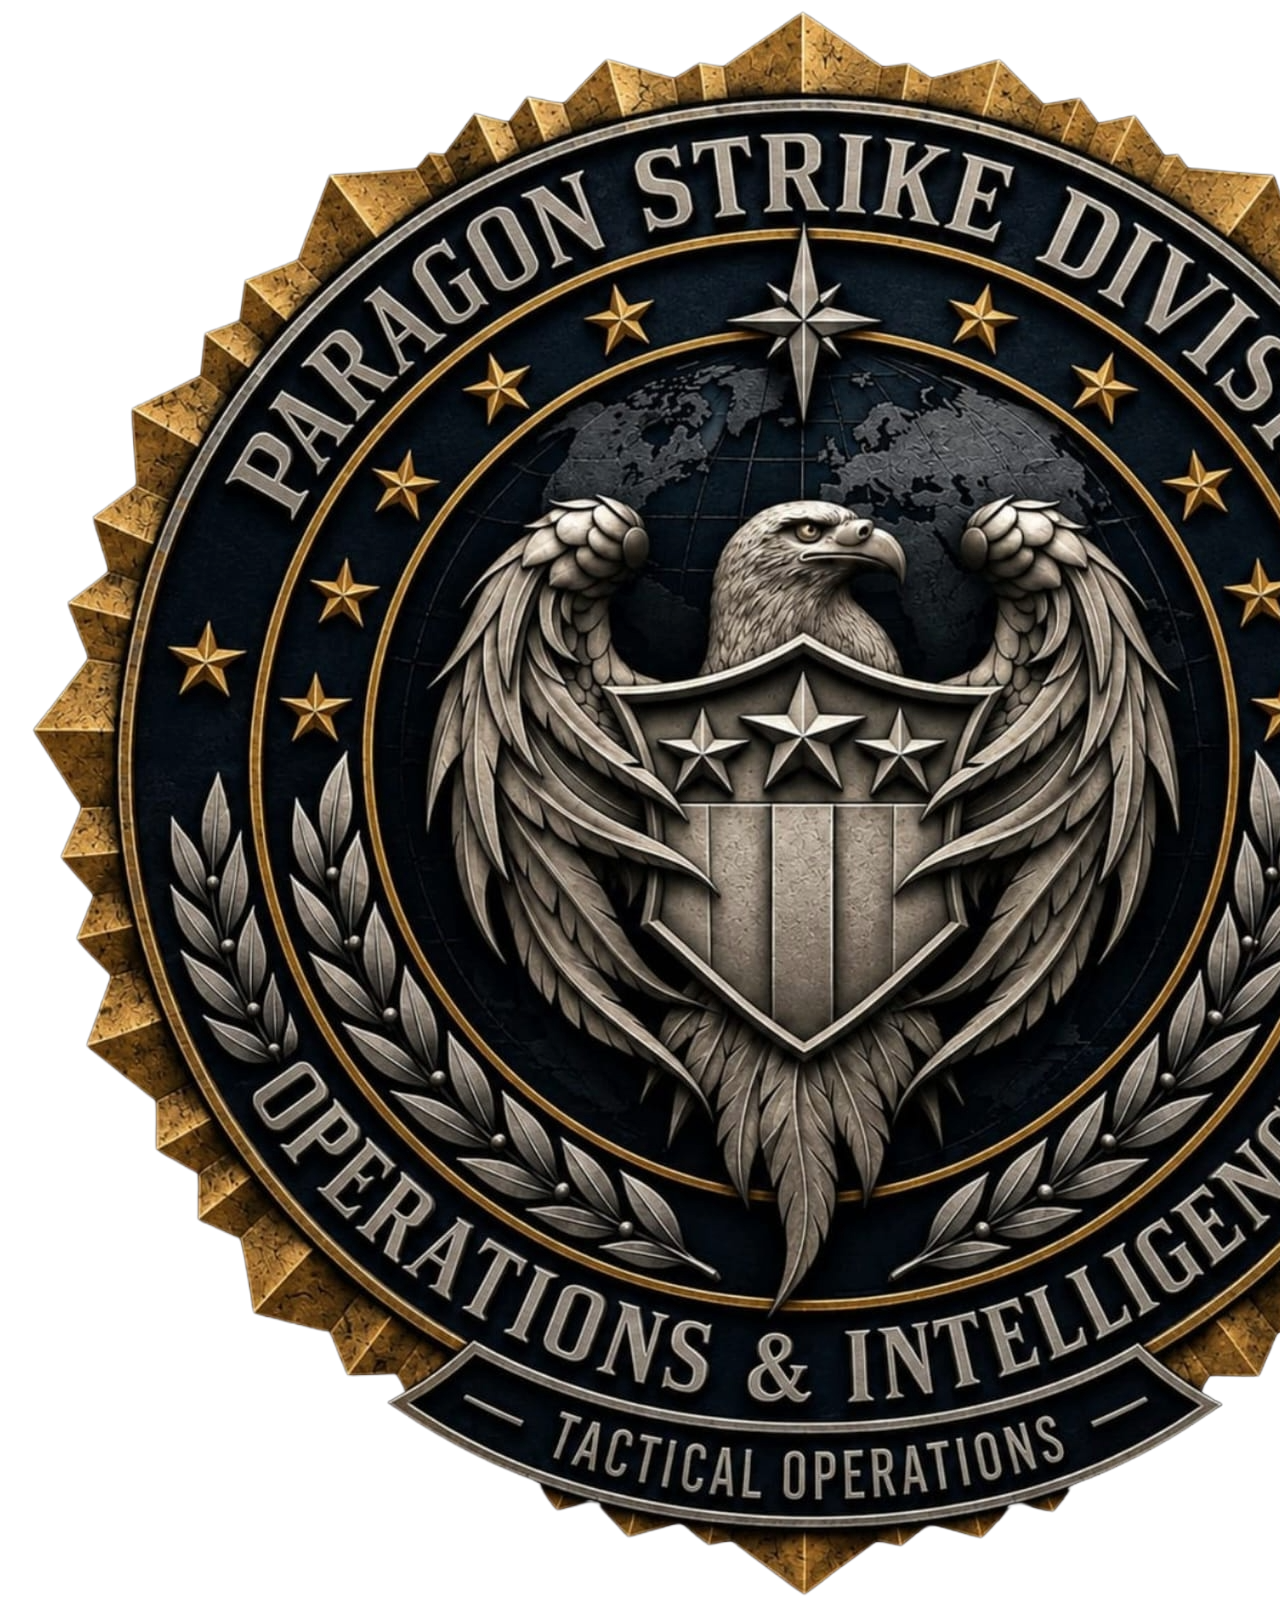
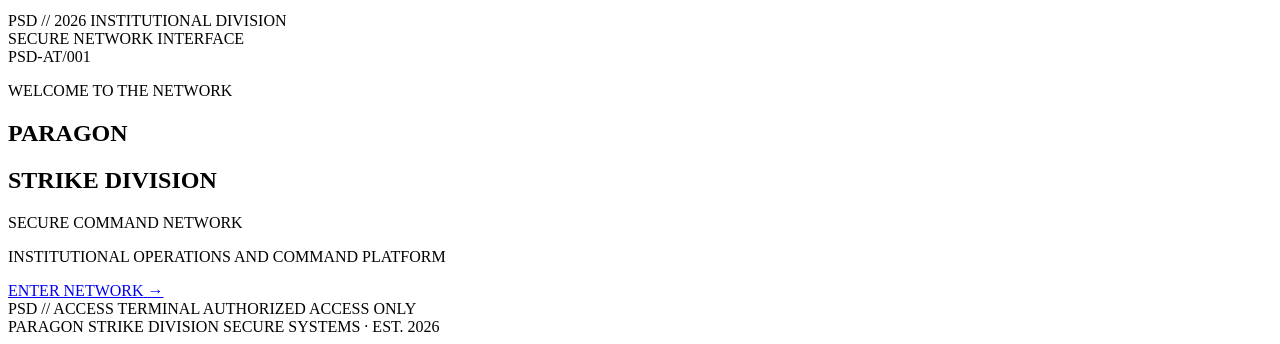
==== index.html @ 798925ed "Update index.html" ====
<!DOCTYPE html>
<html lang="es">
<head>
    <meta charset="UTF-8">
    <meta name="viewport" content="width=device-width, initial-scale=1.0">
    <meta name="theme-color" content="#07090b">
    <meta name="description" content="PARAGON STRIKE DIVISION — Secure Command Network">
    <title>PARAGON // ACCESS TERMINAL</title>
    <link rel="stylesheet" href="css/style.css">
</head>

<body class="access-page">

    <div class="ambient-grid"></div>
    <div class="ambient-glow"></div>

    <main class="access-container">

        <section class="emblem-section">
            <div class="emblem-frame">
                <img
                    src="assets/paragon-emblem-2026.png"
                    alt="PARAGON STRIKE DIVISION Emblem"
                    class="access-emblem"
                >
            </div>

            <div class="emblem-caption">
                <span>PSD // 2026</span>
                <span>INSTITUTIONAL DIVISION</span>
            </div>
        </section>

        <section class="terminal-section">

            <header class="terminal-header">
                <div class="system-indicator">
                    <span class="indicator-light"></span>
                    <span>SECURE NETWORK INTERFACE</span>
                </div>

                <span class="terminal-code">PSD-AT/001</span>
            </header>

            <div class="terminal-content">

                <p class="eyebrow">WELCOME TO THE NETWORK</p>

                <h1>PARAGON</h1>

                <h2>STRIKE DIVISION</h2>

                <div class="title-line"></div>

                <p class="network-name">
                    SECURE COMMAND NETWORK
                </p>

                <p class="terminal-description">
                    INSTITUTIONAL OPERATIONS AND COMMAND PLATFORM
                </p>

                <a href="html/command.html" class="enter-button">
                    <span>ENTER NETWORK</span>
                    <span class="button-arrow">→</span>
                </a>

            </div>

            <footer class="terminal-footer">
                <span>PSD // ACCESS TERMINAL</span>
                <span>AUTHORIZED ACCESS ONLY</span>
            </footer>

        </section>

    </main>

    <div class="bottom-line">
        <span>PARAGON STRIKE DIVISION</span>
        <span>SECURE SYSTEMS · EST. 2026</span>
    </div>

</body>
</html>
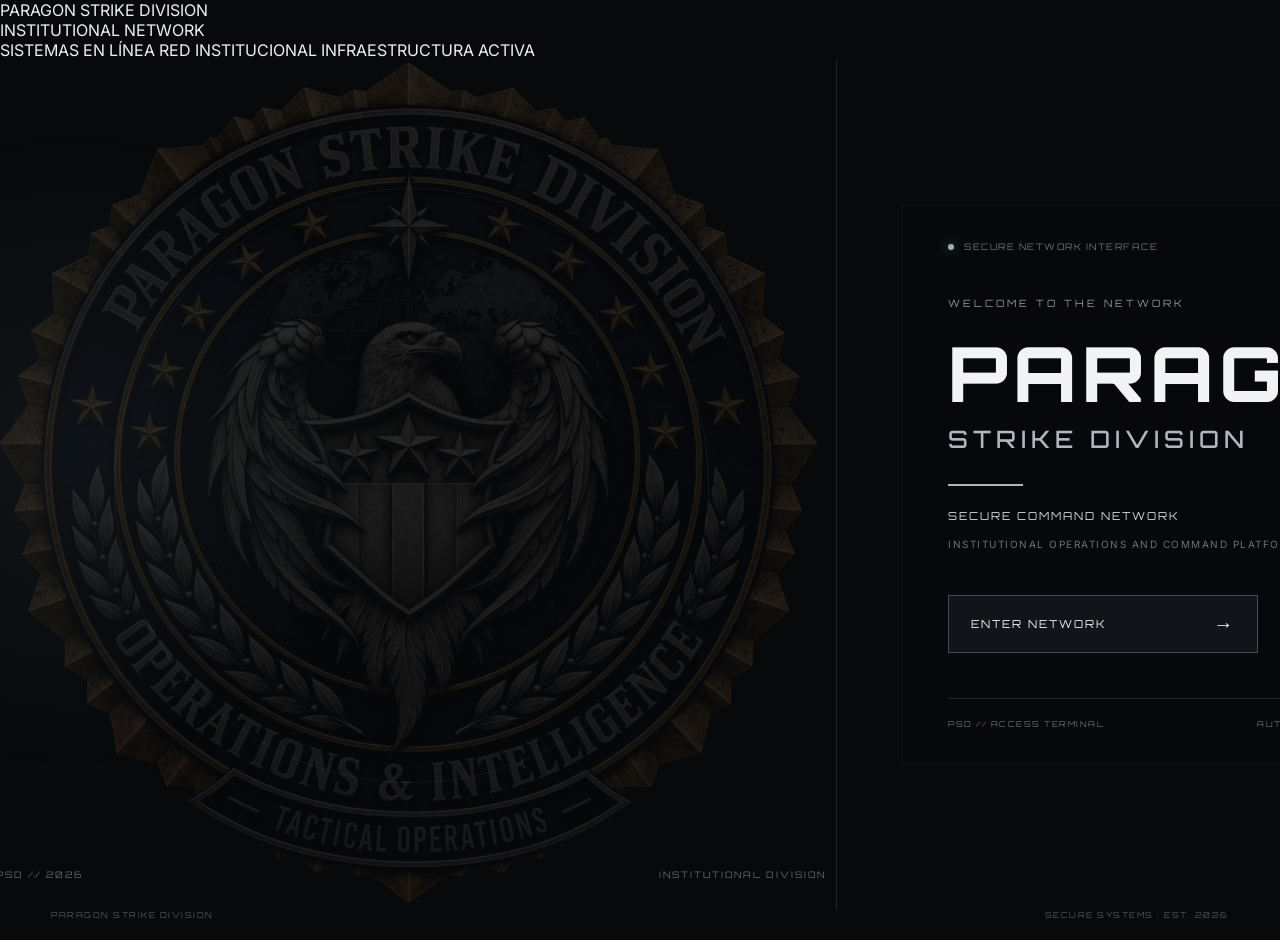
==== commit 61253bf2: "Update index.html" ====
--- a/index.html
+++ b/index.html
@@ -13,7 +13,34 @@
 
     <div class="ambient-grid"></div>
     <div class="ambient-glow"></div>
+<header class="institutional-header">
 
+    <div class="institutional-brand">
+        <span class="brand-indicator"></span>
+        <span>PARAGON STRIKE DIVISION</span>
+    </div>
+
+    <span class="institutional-label">
+        INSTITUTIONAL NETWORK
+    </span>
+
+    <div class="institutional-status">
+
+        <span>
+            <i></i> SISTEMAS EN LÍNEA
+        </span>
+
+        <span>
+            <i></i> RED INSTITUCIONAL
+        </span>
+
+        <span>
+            <i></i> INFRAESTRUCTURA ACTIVA
+        </span>
+
+    </div>
+
+</header>
     <main class="access-container">
 
         <section class="emblem-section">
--- a/css/style.css
+++ b/css/style.css
@@ -0,0 +1,305 @@
+@import url('https://fonts.googleapis.com/css2?family=Inter:wght@300;400;500;600;700&family=Orbitron:wght@400;500;600;700;800&display=swap');
+
+:root {
+    --black: #07090b;
+    --panel: #0b0e11;
+    --white: #edf0f2;
+    --silver: #aeb7bf;
+    --gray: #69737b;
+    --line: rgba(190, 200, 208, 0.15);
+}
+
+* {
+    margin: 0;
+    padding: 0;
+    box-sizing: border-box;
+}
+
+body.access-page {
+    min-height: 100vh;
+    background: var(--black);
+    color: var(--white);
+    font-family: 'Inter', sans-serif;
+    overflow-x: hidden;
+    display: flex;
+    flex-direction: column;
+    justify-content: center;
+    position: relative;
+}
+
+.ambient-grid {
+    position: fixed;
+    inset: 0;
+    pointer-events: none;
+    opacity: 0.16;
+    background-image:
+        linear-gradient(rgba(255,255,255,.035) 1px, transparent 1px),
+        linear-gradient(90deg, rgba(255,255,255,.035) 1px, transparent 1px);
+    background-size: 55px 55px;
+    mask-image: linear-gradient(to right, black, transparent 95%);
+}
+
+.ambient-glow {
+    position: fixed;
+    width: 650px;
+    height: 650px;
+    left: -250px;
+    top: 50%;
+    transform: translateY(-50%);
+    background: radial-gradient(circle, rgba(130,145,158,.09), transparent 70%);
+    pointer-events: none;
+}
+
+.access-container {
+    width: min(1250px, 92%);
+    min-height: 650px;
+    margin: auto;
+    display: grid;
+    grid-template-columns: 1fr 1fr;
+    align-items: center;
+    position: relative;
+    z-index: 1;
+}
+
+.emblem-section {
+    height: 100%;
+    display: flex;
+    flex-direction: column;
+    justify-content: center;
+    align-items: center;
+    position: relative;
+    border-right: 1px solid var(--line);
+    transform: translateX(-65px);
+}
+
+.emblem-frame {
+    width: 850px;
+    height: 850px;
+    max-width: 100%;
+    display: flex;
+    justify-content: center;
+    align-items: center;
+    position: relative;
+}
+
+.emblem-frame::after {
+    content: "";
+    position: absolute;
+    inset: 15%;
+    border: 1px solid rgba(200,210,220,.07);
+    border-radius: 50%;
+    pointer-events: none;
+}
+
+.access-emblem {
+    width: 100%;
+    height: 100%;
+    object-fit: contain;
+    opacity: 0.12;
+    filter: none;
+    position: relative;
+    z-index: 1;
+}
+
+.emblem-caption {
+    position: absolute;
+    bottom: 30px;
+    left: 10px;
+    right: 10px;
+    display: flex;
+    justify-content: space-between;
+    color: #606a72;
+    font: 9px 'Orbitron', sans-serif;
+    letter-spacing: 2px;
+}
+
+.terminal-section {
+    min-height: 480px;
+    padding: 35px 45px;
+    display: flex;
+    flex-direction: column;
+    justify-content: space-between;
+    background: rgba(10, 13, 16, 0.12);
+    border: 1px solid rgba(190, 200, 208, 0.045);
+    position: relative;
+}
+
+.terminal-header,
+.terminal-footer {
+    display: flex;
+    justify-content: space-between;
+    align-items: center;
+    gap: 15px;
+    font: 9px 'Orbitron', sans-serif;
+    letter-spacing: 1.5px;
+    color: var(--gray);
+}
+
+.system-indicator {
+    display: flex;
+    align-items: center;
+    gap: 10px;
+}
+
+.indicator-light {
+    width: 6px;
+    height: 6px;
+    border-radius: 50%;
+    background: #9db5a4;
+    box-shadow: 0 0 12px rgba(157,181,164,.7);
+}
+
+.terminal-code {
+    color: #56616a;
+}
+
+.terminal-content {
+    padding: 45px 0;
+}
+
+.eyebrow {
+    color: #8c969e;
+    font: 10px 'Orbitron', sans-serif;
+    letter-spacing: 3px;
+    margin-bottom: 22px;
+}
+
+.terminal-content h1 {
+    font: 800 clamp(48px, 6vw, 76px) 'Orbitron', sans-serif;
+    letter-spacing: 5px;
+    line-height: 1.1;
+    color: #f1f3f4;
+}
+
+.terminal-content h2 {
+    font: 500 clamp(17px, 2vw, 24px) 'Orbitron', sans-serif;
+    letter-spacing: 5px;
+    color: #aeb7bf;
+    margin-top: 9px;
+}
+
+.title-line {
+    width: 75px;
+    height: 2px;
+    background: #aeb7bf;
+    margin: 30px 0 23px;
+}
+
+.network-name {
+    font: 11px 'Orbitron', sans-serif;
+    letter-spacing: 2px;
+    color: #d2d8dc;
+}
+
+.terminal-description {
+    font-size: 10px;
+    color: #68737b;
+    letter-spacing: 1.5px;
+    margin-top: 12px;
+    line-height: 1.8;
+}
+
+.enter-button {
+    width: 100%;
+    max-width: 310px;
+    height: 58px;
+    margin-top: 42px;
+    padding: 0 22px;
+    display: flex;
+    justify-content: space-between;
+    align-items: center;
+    text-decoration: none;
+    color: #edf0f2;
+    background: rgba(190,200,208,.06);
+    border: 1px solid rgba(190,200,208,.3);
+    font: 11px 'Orbitron', sans-serif;
+    letter-spacing: 2px;
+    transition: .3s ease;
+}
+
+.enter-button:hover {
+    background: rgba(190,200,208,.14);
+    border-color: #d5dce1;
+    box-shadow: 0 0 25px rgba(190,200,208,.08);
+    transform: translateY(-2px);
+}
+
+.button-arrow {
+    font-size: 20px;
+    transition: transform .3s ease;
+}
+
+.enter-button:hover .button-arrow {
+    transform: translateX(5px);
+}
+
+.terminal-footer {
+    padding-top: 20px;
+    border-top: 1px solid var(--line);
+    font-size: 8px;
+}
+
+.bottom-line {
+    width: min(1250px, 92%);
+    margin: 0 auto 20px;
+    display: flex;
+    justify-content: space-between;
+    color: #505a62;
+    font: 8px 'Orbitron', sans-serif;
+    letter-spacing: 1.5px;
+    position: relative;
+    z-index: 1;
+}
+
+@media (max-width: 850px) {
+    .access-container {
+        grid-template-columns: 1fr;
+        padding: 30px 0;
+    }
+
+    .emblem-section {
+        min-height: 300px;
+        border-right: none;
+        border-bottom: 1px solid var(--line);
+    }
+
+    .emblem-frame {
+        width: min(850px, 100%);
+        height: auto;
+        aspect-ratio: 1;
+    }
+
+    .emblem-caption {
+        bottom: 12px;
+    }
+
+    .terminal-section {
+        min-height: 430px;
+        padding: 28px 24px;
+    }
+
+    .terminal-content h1 {
+        font-size: clamp(42px, 11vw, 65px);
+    }
+
+    .bottom-line {
+        font-size: 7px;
+        gap: 10px;
+    }
+}
+
+@media (max-width: 420px) {
+    .terminal-header,
+    .terminal-footer {
+        font-size: 7px;
+        letter-spacing: .8px;
+    }
+
+    .terminal-content h2 {
+        letter-spacing: 2px;
+    }
+
+    .network-name {
+        font-size: 9px;
+    }
+}
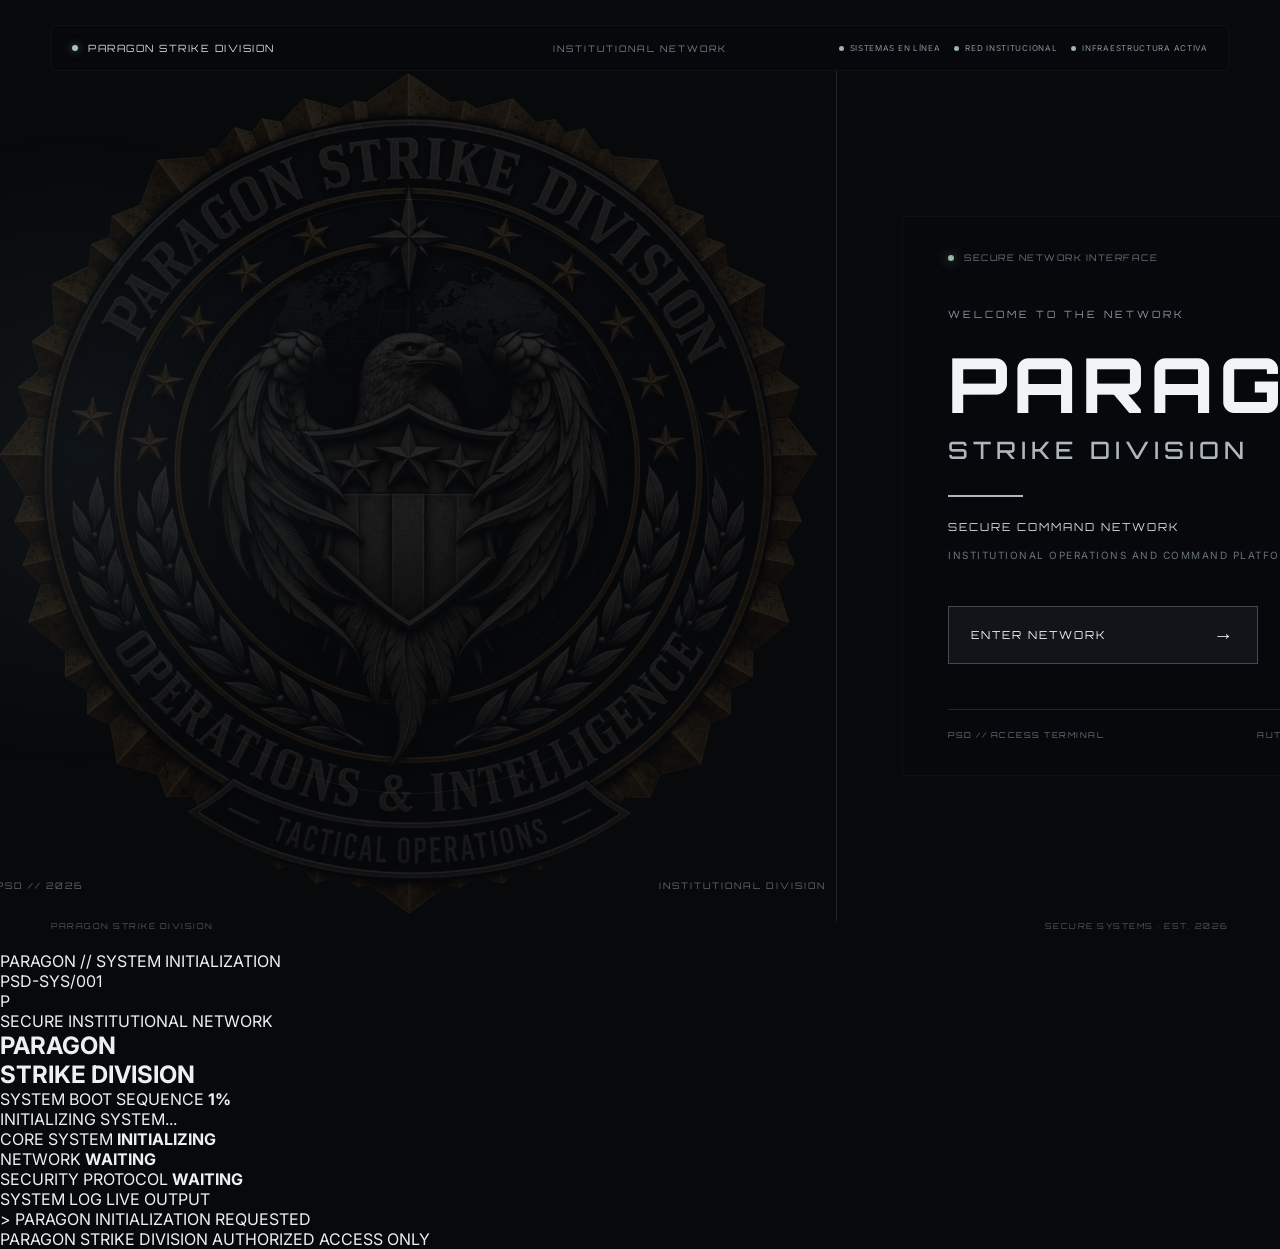
==== commit ba98fcae: "Update index.html" ====
--- a/index.html
+++ b/index.html
@@ -108,5 +108,88 @@
         <span>SECURE SYSTEMS · EST. 2026</span>
     </div>
 
+<!-- PARAGON SYSTEM BOOT -->
+<div id="systemBoot" class="system-boot" aria-hidden="true">
+
+    <div class="boot-grid"></div>
+
+    <!-- CÓDIGOS ANIMADOS -->
+    <div class="boot-code-background" id="bootCodeBackground"></div>
+
+    <div class="boot-interface">
+
+        <header class="boot-header">
+            <div class="boot-brand">
+                <span class="boot-indicator"></span>
+                PARAGON // SYSTEM INITIALIZATION
+            </div>
+            <span class="boot-reference">PSD-SYS/001</span>
+        </header>
+
+        <section class="boot-main">
+
+            <div class="boot-emblem">P</div>
+
+            <p class="boot-eyebrow">SECURE INSTITUTIONAL NETWORK</p>
+
+            <h1>PARAGON</h1>
+            <h2>STRIKE DIVISION</h2>
+
+            <div class="boot-divider"></div>
+
+            <div class="boot-progress-heading">
+                <span>SYSTEM BOOT SEQUENCE</span>
+                <strong id="bootPercent">1%</strong>
+            </div>
+
+            <div class="boot-progress-track">
+                <div id="progressBar" class="boot-progress-bar"></div>
+            </div>
+
+            <div class="boot-status" id="bootStatus">
+                INITIALIZING SYSTEM...
+            </div>
+
+            <div class="boot-diagnostics">
+
+                <div class="diagnostic-row">
+                    <span>CORE SYSTEM</span>
+                    <strong id="coreStatus">INITIALIZING</strong>
+                </div>
+
+                <div class="diagnostic-row">
+                    <span>NETWORK</span>
+                    <strong id="networkStatus">WAITING</strong>
+                </div>
+
+                <div class="diagnostic-row">
+                    <span>SECURITY PROTOCOL</span>
+                    <strong id="securityStatus">WAITING</strong>
+                </div>
+
+            </div>
+
+            <div class="boot-terminal">
+                <div class="boot-terminal-heading">
+                    <span> SYSTEM LOG</span>
+                    <span>LIVE OUTPUT</span>
+                </div>
+
+                <div id="bootLog" class="boot-log">
+                    <p>> PARAGON INITIALIZATION REQUESTED</p>
+                </div>
+            </div>
+
+        </section>
+
+        <footer class="boot-footer">
+            <span>PARAGON STRIKE DIVISION</span>
+            <span>AUTHORIZED ACCESS ONLY</span>
+        </footer>
+
+    </div>
+</div>
+
+<script src="js/script.js"></script>
 </body>
 </html>
--- a/css/style.css
+++ b/css/style.css
@@ -303,3 +303,80 @@
         font-size: 9px;
     }
 }
+/* =================================
+   INSTITUTIONAL HEADER
+================================= */
+
+.institutional-header {
+    width: min(1250px, 92%);
+    margin: 25px auto 0;
+    padding: 16px 20px;
+    display: grid;
+    grid-template-columns: 1fr auto 1fr;
+    align-items: center;
+    gap: 20px;
+    background: rgba(10, 13, 16, 0.12);
+    border: 1px solid rgba(190, 200, 208, 0.045);
+    position: relative;
+    z-index: 2;
+}
+
+.institutional-brand {
+    display: flex;
+    align-items: center;
+    gap: 10px;
+    color: #d4dbe0;
+    font: 10px 'Orbitron', sans-serif;
+    letter-spacing: 1.5px;
+}
+
+.brand-indicator {
+    width: 6px;
+    height: 6px;
+    border-radius: 50%;
+    background: #a8c5b2;
+    box-shadow: 0 0 9px rgba(168, 197, 178, .5);
+}
+
+.institutional-label {
+    color: #77828b;
+    font: 9px 'Orbitron', sans-serif;
+    letter-spacing: 2px;
+    text-align: center;
+}
+
+.institutional-status {
+    display: flex;
+    justify-content: flex-end;
+    flex-wrap: wrap;
+    gap: 14px;
+}
+
+.institutional-status span {
+    display: flex;
+    align-items: center;
+    gap: 6px;
+    color: #89949c;
+    font: 8px 'Inter', sans-serif;
+    letter-spacing: .7px;
+}
+
+.institutional-status i {
+    width: 5px;
+    height: 5px;
+    border-radius: 50%;
+    background: #9db5a4;
+}
+
+@media (max-width: 850px) {
+    .institutional-header {
+        grid-template-columns: 1fr;
+        gap: 12px;
+        text-align: center;
+    }
+
+    .institutional-brand,
+    .institutional-status {
+        justify-content: center;
+    }
+}
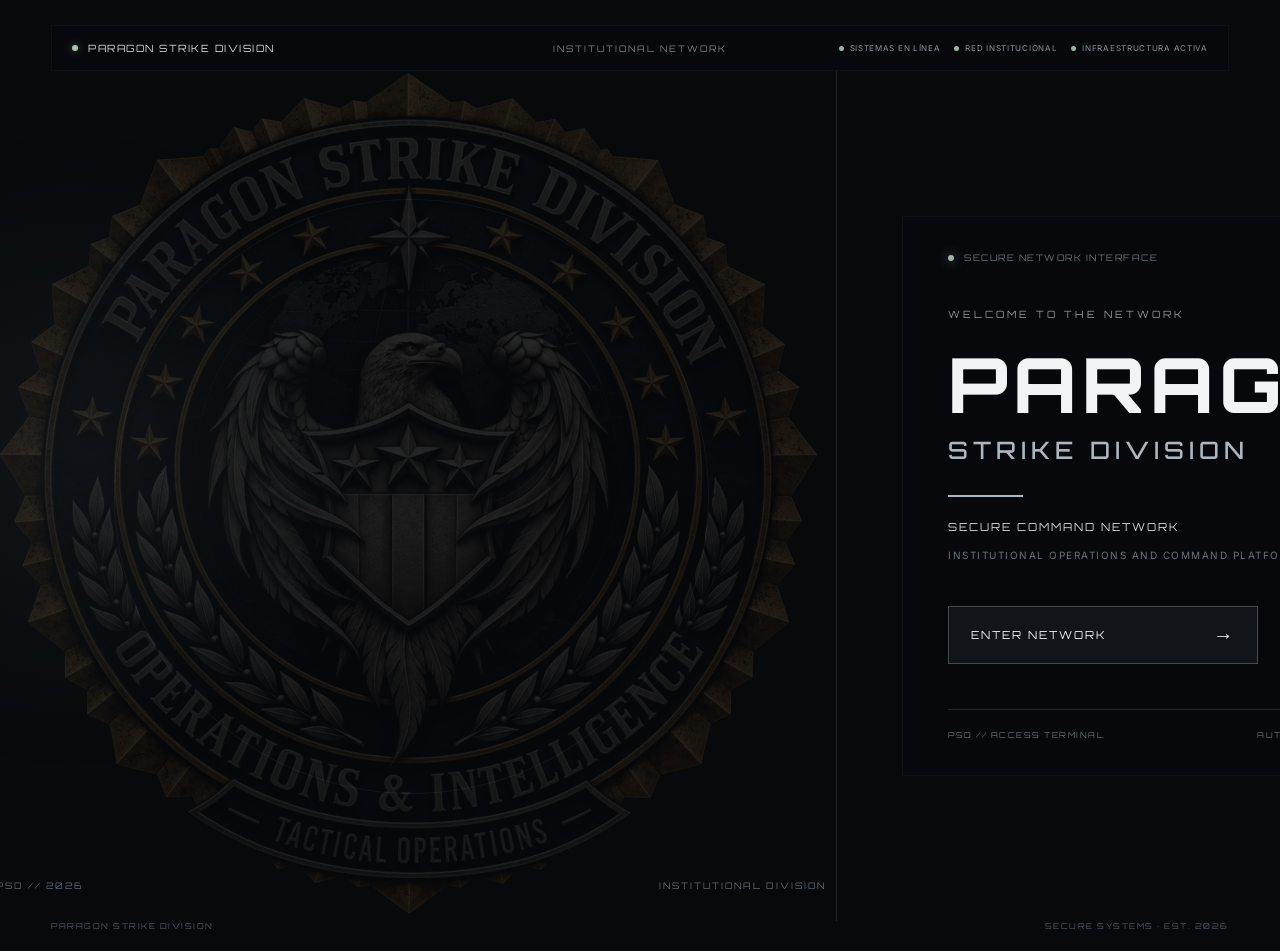
==== commit 69865e2f: "Update index.html" ====
--- a/index.html
+++ b/index.html
@@ -111,11 +111,17 @@
 <!-- PARAGON SYSTEM BOOT -->
 <div id="systemBoot" class="system-boot" aria-hidden="true">
 
-    <div class="boot-grid"></div>
-
-    <!-- CÓDIGOS ANIMADOS -->
-    <div class="boot-code-background" id="bootCodeBackground"></div>
-
+   <div class="boot-grid"></div>
+
+<!-- LOGO CENTRAL DE PARAGON -->
+<img
+    src="assets/paragon-emblem-2026.png"
+    class="boot-watermark"
+    alt=""
+>
+
+<!-- CÓDIGOS ANIMADOS -->
+<div class="boot-code-background" id="bootCodeBackground"></div>
     <div class="boot-interface">
 
         <header class="boot-header">
@@ -128,7 +134,6 @@
 
         <section class="boot-main">
 
-            <div class="boot-emblem">P</div>
 
             <p class="boot-eyebrow">SECURE INSTITUTIONAL NETWORK</p>
 
--- a/css/style.css
+++ b/css/style.css
@@ -380,3 +380,284 @@
         justify-content: center;
     }
 }
+
+/* ==========================================
+   PARAGON // SYSTEM BOOT
+========================================== */
+
+.system-boot {
+    position: fixed;
+    inset: 0;
+    z-index: 99999;
+    display: none;
+    overflow: hidden;
+    background: #050708;
+    color: #edf0f2;
+    font-family: 'Inter', sans-serif;
+}
+
+.system-boot.active {
+    display: flex;
+    align-items: center;
+    justify-content: center;
+    animation: bootFadeIn .5s ease;
+}
+
+.boot-grid {
+    position: absolute;
+    inset: 0;
+    background-image:
+        linear-gradient(rgba(255,255,255,.025) 1px, transparent 1px),
+        linear-gradient(90deg, rgba(255,255,255,.025) 1px, transparent 1px);
+    background-size: 45px 45px;
+    opacity: .5;
+}
+
+.boot-code-background {
+    position: absolute;
+    inset: 0;
+    overflow: hidden;
+    display: flex;
+    justify-content: space-around;
+    pointer-events: none;
+    opacity: .25;
+    mask-image: linear-gradient(to bottom, transparent, black 15%, black 85%, transparent);
+}
+
+.boot-code-column {
+    position: relative;
+    width: 12%;
+    color: #75a68a;
+    font: 10px/2 monospace;
+    overflow-wrap: anywhere;
+    opacity: .55;
+    animation: bootCodeFall linear infinite;
+}
+
+.boot-code-column:nth-child(even) {
+    color: #b49a60;
+}
+
+@keyframes bootCodeFall {
+    from { transform: translateY(-100%); }
+    to { transform: translateY(100vh); }
+}
+
+.boot-interface {
+    width: min(680px, 92%);
+    max-height: 94vh;
+    overflow-y: auto;
+    position: relative;
+    z-index: 2;
+    padding: 28px;
+    background: rgba(8, 12, 13, .91);
+    border: 1px solid rgba(190, 200, 208, .18);
+    box-shadow: 0 0 80px rgba(0,0,0,.7);
+    backdrop-filter: blur(8px);
+}
+
+.boot-header,
+.boot-footer {
+    display: flex;
+    justify-content: space-between;
+    align-items: center;
+    gap: 12px;
+    color: #89969b;
+    font: 9px 'Orbitron', sans-serif;
+    letter-spacing: 1.5px;
+}
+
+.boot-brand {
+    display: flex;
+    align-items: center;
+    gap: 9px;
+}
+
+.boot-indicator {
+    width: 7px;
+    height: 7px;
+    background: #bba064;
+    border-radius: 50%;
+    box-shadow: 0 0 12px #bba064;
+    animation: bootPulse 1.2s infinite;
+}
+
+.boot-reference {
+    color: #59636b;
+}
+
+.boot-main {
+    padding: 35px 0;
+    text-align: center;
+}
+
+.boot-emblem {
+    width: 75px;
+    height: 75px;
+    display: grid;
+    place-items: center;
+    margin: 0 auto 22px;
+    border: 1px solid rgba(190, 160, 95, .55);
+    color: #c6a45d;
+    font: 700 43px 'Orbitron', sans-serif;
+    box-shadow: 0 0 30px rgba(198,164,93,.08);
+}
+
+.boot-eyebrow {
+    color: #9b9fa0;
+    font: 9px 'Orbitron', sans-serif;
+    letter-spacing: 3px;
+}
+
+.boot-main h1 {
+    margin-top: 12px;
+    font: 800 clamp(35px, 7vw, 55px) 'Orbitron', sans-serif;
+    letter-spacing: 5px;
+}
+
+.boot-main h2 {
+    margin-top: 7px;
+    color: #aeb7bf;
+    font: 500 clamp(13px, 3vw, 18px) 'Orbitron', sans-serif;
+    letter-spacing: 4px;
+}
+
+.boot-divider {
+    width: 65px;
+    height: 1px;
+    margin: 25px auto;
+    background: #b99c60;
+}
+
+.boot-progress-heading {
+    display: flex;
+    justify-content: space-between;
+    margin-bottom: 12px;
+    color: #aeb7bf;
+    font: 10px 'Orbitron', sans-serif;
+    letter-spacing: 1.5px;
+}
+
+.boot-progress-heading strong {
+    color: #d1b16b;
+    font-size: 15px;
+}
+
+.boot-progress-track {
+    width: 100%;
+    height: 7px;
+    background: #20292a;
+    overflow: hidden;
+}
+
+.boot-progress-bar {
+    width: 1%;
+    height: 100%;
+    background: linear-gradient(90deg, #7d6941, #d4b36a);
+    box-shadow: 0 0 15px rgba(212,179,106,.45);
+    transition: width .08s linear;
+}
+
+.boot-status {
+    margin-top: 15px;
+    min-height: 16px;
+    color: #91aa98;
+    font: 10px 'Orbitron', sans-serif;
+    letter-spacing: 1.5px;
+}
+
+.boot-diagnostics {
+    margin-top: 25px;
+    padding: 15px;
+    background: rgba(255,255,255,.025);
+    border: 1px solid rgba(255,255,255,.07);
+}
+
+.diagnostic-row {
+    display: flex;
+    justify-content: space-between;
+    gap: 10px;
+    padding: 9px 0;
+    border-bottom: 1px solid rgba(255,255,255,.06);
+    color: #8d999f;
+    font: 9px 'Orbitron', sans-serif;
+    letter-spacing: 1px;
+}
+
+.diagnostic-row:last-child {
+    border-bottom: none;
+}
+
+.diagnostic-row strong {
+    color: #b69b61;
+    font-size: 9px;
+}
+
+.diagnostic-row strong.verified {
+    color: #8fb79b;
+}
+
+.boot-terminal {
+    margin-top: 22px;
+    padding: 13px;
+    text-align: left;
+    background: rgba(0,0,0,.35);
+    border: 1px solid rgba(255,255,255,.07);
+}
+
+.boot-terminal-heading {
+    display: flex;
+    justify-content: space-between;
+    padding-bottom: 9px;
+    margin-bottom: 8px;
+    border-bottom: 1px solid rgba(255,255,255,.08);
+    color: #b69b61;
+    font: 8px 'Orbitron', sans-serif;
+    letter-spacing: 1px;
+}
+
+.boot-log {
+    height: 75px;
+    overflow: hidden;
+    color: #83a18c;
+    font: 9px/1.8 monospace;
+}
+
+.boot-log p {
+    overflow-wrap: anywhere;
+}
+
+.boot-footer {
+    padding-top: 17px;
+    border-top: 1px solid rgba(255,255,255,.1);
+    font-size: 8px;
+}
+
+@keyframes bootPulse {
+    50% { opacity: .3; }
+}
+
+@keyframes bootFadeIn {
+    from { opacity: 0; }
+    to { opacity: 1; }
+}
+
+@media (max-width: 500px) {
+    .boot-interface {
+        padding: 20px 16px;
+    }
+
+    .boot-header,
+    .boot-footer {
+        font-size: 7px;
+        letter-spacing: .7px;
+    }
+
+    .boot-main {
+        padding: 25px 0;
+    }
+
+    .diagnostic-row {
+        font-size: 8px;
+    }
+}
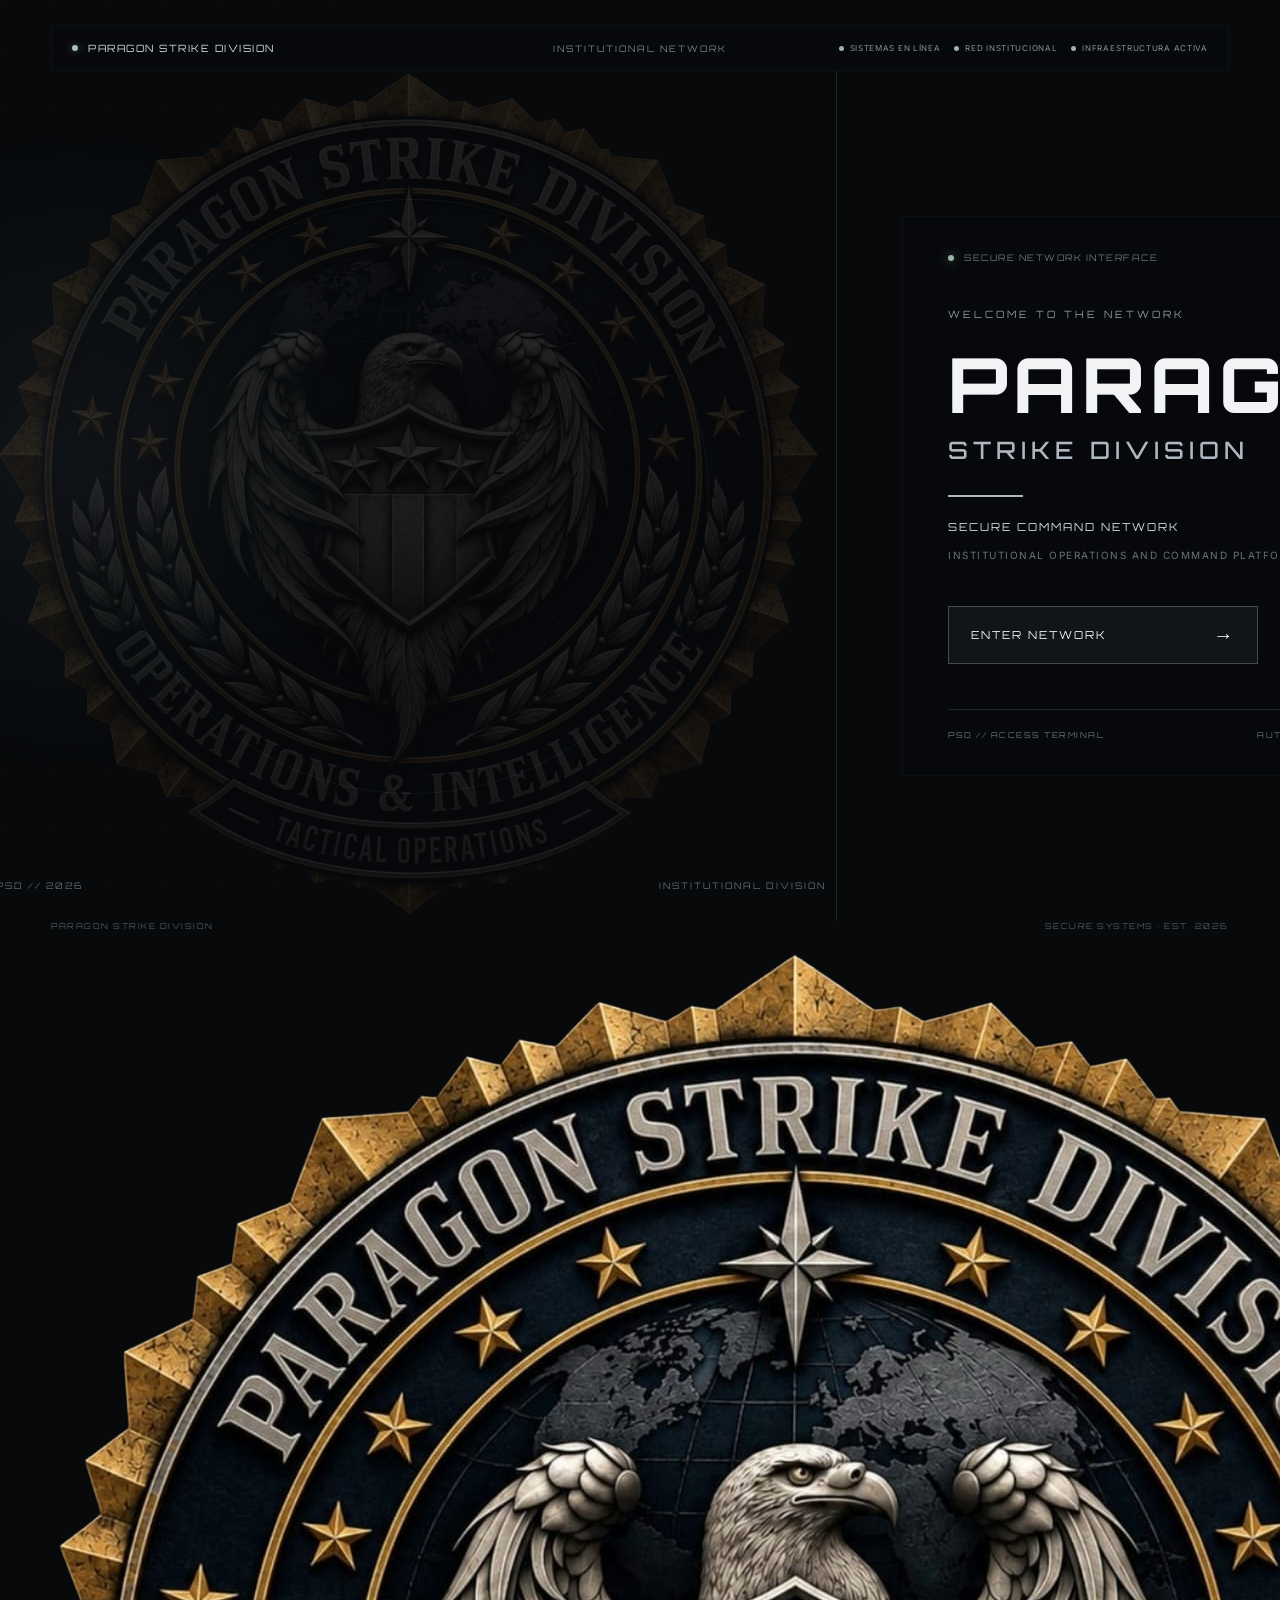
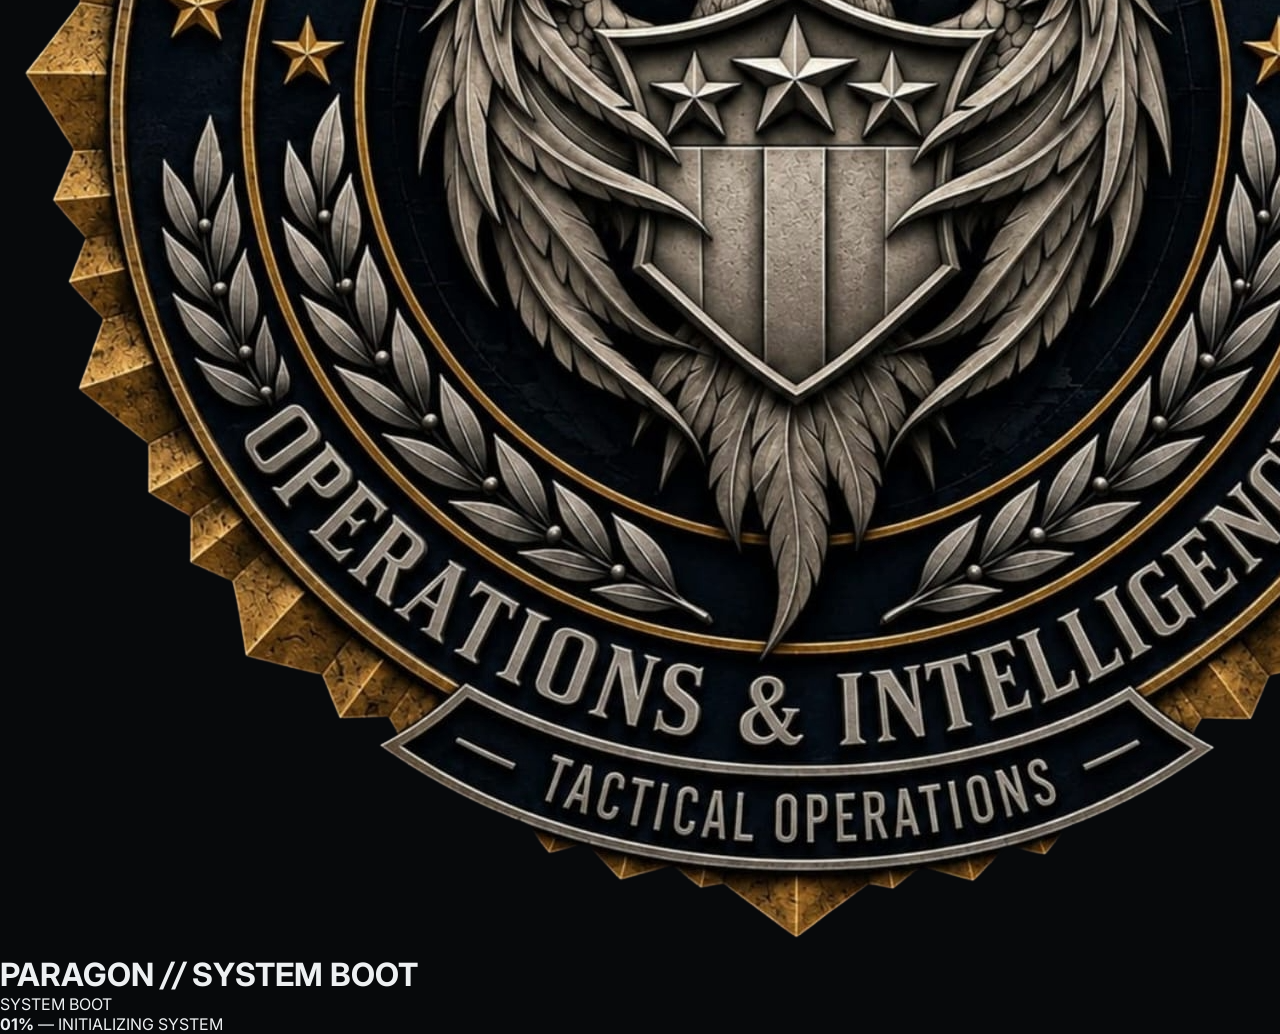
==== commit 924edf38: "Update index.html" ====
--- a/index.html
+++ b/index.html
@@ -13,40 +13,42 @@
 
     <div class="ambient-grid"></div>
     <div class="ambient-glow"></div>
-<header class="institutional-header">
 
-    <div class="institutional-brand">
-        <span class="brand-indicator"></span>
-        <span>PARAGON STRIKE DIVISION</span>
-    </div>
+    <header class="institutional-header">
 
-    <span class="institutional-label">
-        INSTITUTIONAL NETWORK
-    </span>
+        <div class="institutional-brand">
+            <span class="brand-indicator"></span>
+            <span>PARAGON STRIKE DIVISION</span>
+        </div>
 
-    <div class="institutional-status">
-
-        <span>
-            <i></i> SISTEMAS EN LÍNEA
+        <span class="institutional-label">
+            INSTITUTIONAL NETWORK
         </span>
 
-        <span>
-            <i></i> RED INSTITUCIONAL
-        </span>
+        <div class="institutional-status">
 
-        <span>
-            <i></i> INFRAESTRUCTURA ACTIVA
-        </span>
+            <span>
+                <i></i> SISTEMAS EN LÍNEA
+            </span>
 
-    </div>
+            <span>
+                <i></i> RED INSTITUCIONAL
+            </span>
 
-</header>
+            <span>
+                <i></i> INFRAESTRUCTURA ACTIVA
+            </span>
+
+        </div>
+
+    </header>
+
     <main class="access-container">
 
         <section class="emblem-section">
             <div class="emblem-frame">
                 <img
-                    src="assets/paragon-emblem-2026.png"
+                    src="https://paragon-group1.github.io/paragon-group1-PARAGON-STRIKE-DIVISION/assets/paragon-emblem-2026.png"
                     alt="PARAGON STRIKE DIVISION Emblem"
                     class="access-emblem"
                 >
@@ -108,93 +110,87 @@
         <span>SECURE SYSTEMS · EST. 2026</span>
     </div>
 
-<!-- PARAGON SYSTEM BOOT -->
-<div id="systemBoot" class="system-boot" aria-hidden="true">
+    <!-- PARAGON SYSTEM BOOT -->
+    <div id="systemBoot" class="pb-screen" aria-hidden="true">
 
-   <div class="boot-grid"></div>
+        <div class="pb-bg" aria-hidden="true">
+            <div class="pb-grid"></div>
+            <div class="pb-diag"></div>
+            <div class="pb-vignette"></div>
+            <div class="pb-scan"></div>
+            <div class="pb-flash"></div>
+        </div>
 
-<!-- LOGO CENTRAL DE PARAGON -->
-<img
-    src="assets/paragon-emblem-2026.png"
-    class="boot-watermark"
-    alt=""
->
+        <div class="pb-frame" aria-hidden="true"></div>
+        <div class="pb-frame pb-frame--inner" aria-hidden="true"></div>
 
-<!-- CÓDIGOS ANIMADOS -->
-<div class="boot-code-background" id="bootCodeBackground"></div>
-    <div class="boot-interface">
+        <span class="pb-slash pb-slash--tl" aria-hidden="true"></span>
+        <span class="pb-slash pb-slash--tr" aria-hidden="true"></span>
+        <span class="pb-slash pb-slash--bl" aria-hidden="true"></span>
+        <span class="pb-slash pb-slash--br" aria-hidden="true"></span>
 
-        <header class="boot-header">
-            <div class="boot-brand">
-                <span class="boot-indicator"></span>
-                PARAGON // SYSTEM INITIALIZATION
-            </div>
-            <span class="boot-reference">PSD-SYS/001</span>
-        </header>
+        <span class="pb-rail pb-rail--left" aria-hidden="true"></span>
+        <span class="pb-rail pb-rail--right" aria-hidden="true"></span>
 
-        <section class="boot-main">
+        <img
+            src="https://paragon-group1.github.io/paragon-group1-PARAGON-STRIKE-DIVISION/assets/paragon-emblem-2026.png"
+            class="pb-logo"
+            alt=""
+        >
 
+        <div class="pb-rain" id="pbRain" aria-hidden="true"></div>
 
-            <p class="boot-eyebrow">SECURE INSTITUTIONAL NETWORK</p>
+        <div class="pb-stage">
 
-            <h1>PARAGON</h1>
-            <h2>STRIKE DIVISION</h2>
+            <header class="pb-top">
 
-            <div class="boot-divider"></div>
+                <div class="pb-title-wrap">
+                    <h1 class="pb-title">PARAGON <em>//</em> <span>SYSTEM BOOT</span></h1>
+                    <span class="pb-rule" aria-hidden="true"></span>
+                </div>
 
-            <div class="boot-progress-heading">
-                <span>SYSTEM BOOT SEQUENCE</span>
-                <strong id="bootPercent">1%</strong>
+                <span class="pb-hazard pb-hazard--top" aria-hidden="true"></span>
+
+            </header>
+
+            <div class="pb-mid">
+                <div class="pb-log" id="pbLog" aria-live="polite"></div>
             </div>
 
-            <div class="boot-progress-track">
-                <div id="progressBar" class="boot-progress-bar"></div>
-            </div>
+            <div class="pb-bottom">
 
-            <div class="boot-status" id="bootStatus">
-                INITIALIZING SYSTEM...
-            </div>
+                <div class="pb-core">
 
-            <div class="boot-diagnostics">
+                    <p class="pb-label">SYSTEM BOOT</p>
 
-                <div class="diagnostic-row">
-                    <span>CORE SYSTEM</span>
-                    <strong id="coreStatus">INITIALIZING</strong>
+                    <div class="pb-bar">
+                        <span class="pb-bar__frame" aria-hidden="true"></span>
+                        <div class="pb-bar__track">
+                            <div class="pb-bar__fill" id="pbBar"></div>
+                        </div>
+                    </div>
+
+                    <p class="pb-status">
+                        <strong id="pbPct">01%</strong>
+                        <span class="pb-status__sep">—</span>
+                        <span id="pbStatus">INITIALIZING SYSTEM</span>
+                    </p>
+
                 </div>
 
-                <div class="diagnostic-row">
-                    <span>NETWORK</span>
-                    <strong id="networkStatus">WAITING</strong>
-                </div>
+                <div class="pb-strip" aria-hidden="true"></div>
 
-                <div class="diagnostic-row">
-                    <span>SECURITY PROTOCOL</span>
-                    <strong id="securityStatus">WAITING</strong>
-                </div>
+                <footer class="pb-foot">
+                    <span class="pb-hazard pb-hazard--bottom" aria-hidden="true"></span>
+                    <span class="pb-dash" aria-hidden="true"></span>
+                </footer>
 
             </div>
 
-            <div class="boot-terminal">
-                <div class="boot-terminal-heading">
-                    <span> SYSTEM LOG</span>
-                    <span>LIVE OUTPUT</span>
-                </div>
+        </div>
+    </div>
 
-                <div id="bootLog" class="boot-log">
-                    <p>> PARAGON INITIALIZATION REQUESTED</p>
-                </div>
-            </div>
+    <script src="js/script.js"></script>
 
-        </section>
-
-        <footer class="boot-footer">
-            <span>PARAGON STRIKE DIVISION</span>
-            <span>AUTHORIZED ACCESS ONLY</span>
-        </footer>
-
-    </div>
-</div>
-
-<script src="js/script.js"></script>
 </body>
 </html>
--- a/css/style.css
+++ b/css/style.css
@@ -7,6 +7,13 @@
     --silver: #aeb7bf;
     --gray: #69737b;
     --line: rgba(190, 200, 208, 0.15);
+}
+body {
+    min-height: 100vh;
+    background: var(--black);
+    color: var(--white);
+    font-family: 'Inter', sans-serif;
+    -webkit-font-smoothing: antialiased;
 }
 
 * {
@@ -400,7 +407,7 @@
     display: flex;
     align-items: center;
     justify-content: center;
-    animation: bootFadeIn .5s ease;
+    animation: bootFadeIn .45s ease;
 }
 
 .boot-grid {
@@ -413,24 +420,48 @@
     opacity: .5;
 }
 
+/* ==========================================
+   PARAGON // ANIMATED SYSTEM CODES
+========================================== */
+
 .boot-code-background {
     position: absolute;
-    inset: 0;
+    top: 0;
+    left: 0;
+    width: 48%;
+    height: 100%;
+
+    display: flex;
+    justify-content: space-around;
     overflow: hidden;
-    display: flex;
-    justify-content: space-around;
+
     pointer-events: none;
-    opacity: .25;
-    mask-image: linear-gradient(to bottom, transparent, black 15%, black 85%, transparent);
+    opacity: 0.25;
+
+    mask-image: linear-gradient(
+        to bottom,
+        transparent,
+        black 15%,
+        black 85%,
+        transparent
+    );
+
+    z-index: 1;
 }
 
 .boot-code-column {
     position: relative;
-    width: 12%;
+    width: 7%;
+    flex-shrink: 0;
+
     color: #75a68a;
-    font: 10px/2 monospace;
+    font-family: monospace;
+    font-size: 10px;
+    line-height: 2;
+
     overflow-wrap: anywhere;
-    opacity: .55;
+    opacity: 0.55;
+
     animation: bootCodeFall linear infinite;
 }
 
@@ -443,17 +474,24 @@
     to { transform: translateY(100vh); }
 }
 
+
 .boot-interface {
-    width: min(680px, 92%);
-    max-height: 94vh;
+    width: min(620px, 92%);
+    max-height: 82vh;
     overflow-y: auto;
-    position: relative;
+
+    position: absolute;
+    top: 59%;
+    left: 50%;
+    transform: translate(-50%, -50%);
+
     z-index: 2;
     padding: 28px;
-    background: rgba(8, 12, 13, .91);
-    border: 1px solid rgba(190, 200, 208, .18);
-    box-shadow: 0 0 80px rgba(0,0,0,.7);
-    backdrop-filter: blur(8px);
+
+    background: transparent;
+    border: none;
+    box-shadow: none;
+    backdrop-filter: none;
 }
 
 .boot-header,
@@ -486,10 +524,15 @@
     color: #59636b;
 }
 
+
 .boot-main {
-    padding: 35px 0;
+    padding: 25px 0;
     text-align: center;
-}
+    width: 100%;
+    max-width: 520px;
+    margin: 0 auto;
+}
+
 
 .boot-emblem {
     width: 75px;
@@ -661,3 +704,602 @@
         font-size: 8px;
     }
 }
+/* ==========================================
+   PARAGON // SYSTEM BOOT WATERMARK
+========================================== */
+
+.boot-watermark {
+    position: absolute;
+    width: 850px;
+    height: 850px;
+    max-width: 100vw;
+    max-height: 100vh;
+    object-fit: contain;
+
+    top: 50%;
+    left: 50%;
+    transform: translate(-50%, -50%);
+
+    opacity: 0.12;
+    pointer-events: none;
+    z-index: 1;
+}
+/* ==========================================
+   PARAGON // SYSTEM BOOT — TACTICAL HUD
+========================================== */
+
+.system-boot {
+    --boot-line: rgba(198, 208, 216, .22);
+    --boot-line-soft: rgba(198, 208, 216, .09);
+    --boot-gold: #e2bd63;
+    --boot-gold-deep: #c99f38;
+    --boot-green: #5ed07b;
+    --boot-white: #eef1f3;
+
+    --shell: 16px;
+    --chamfer: 58px;
+
+    position: fixed;
+    inset: 0;
+    z-index: 99999;
+    display: none;
+    overflow: hidden;
+    background: #04070a;
+    color: var(--boot-white);
+    font-family: 'Inter', sans-serif;
+}
+
+.system-boot.active {
+    display: block;
+    animation: bootFadeIn .3s ease;
+}
+
+.system-boot[aria-hidden="true"] { cursor: wait; }
+
+/* ---------- capas de fondo ---------- */
+
+.boot-layer {
+    position: absolute;
+    inset: 0;
+    pointer-events: none;
+    z-index: 0;
+}
+
+.boot-grid {
+    position: absolute;
+    inset: 0;
+    background-image:
+        linear-gradient(rgba(255,255,255,.032) 1px, transparent 1px),
+        linear-gradient(90deg, rgba(255,255,255,.032) 1px, transparent 1px);
+    background-size: 64px 64px;
+    -webkit-mask-image: radial-gradient(ellipse at center, #000 20%, transparent 82%);
+    mask-image: radial-gradient(ellipse at center, #000 20%, transparent 82%);
+}
+
+.boot-techlines {
+    position: absolute;
+    inset: 0;
+    opacity: .55;
+    background-image:
+        repeating-linear-gradient(-45deg, rgba(255,255,255,.05) 0 1px, transparent 1px 230px),
+        repeating-linear-gradient(45deg, rgba(255,255,255,.035) 0 1px, transparent 1px 360px);
+    -webkit-mask-image: radial-gradient(ellipse at center, #000 8%, transparent 74%);
+    mask-image: radial-gradient(ellipse at center, #000 8%, transparent 74%);
+}
+
+.boot-scanline {
+    position: absolute;
+    inset: 0;
+    background: repeating-linear-gradient(
+        to bottom,
+        rgba(255,255,255,.028) 0 1px,
+        transparent 1px 3px
+    );
+    mix-blend-mode: overlay;
+}
+
+.boot-vignette {
+    position: absolute;
+    inset: 0;
+    background: radial-gradient(ellipse at center, transparent 28%, rgba(0,0,0,.93) 100%);
+}
+
+.boot-flash {
+    position: absolute;
+    inset: 0;
+    background: #fff;
+    opacity: 0;
+}
+
+.system-boot.is-complete .boot-flash {
+    animation: bootFlash .6s ease forwards;
+}
+
+/* ---------- marco HUD ---------- */
+
+.hud-shell {
+    position: absolute;
+    inset: var(--shell);
+    padding: 1px;
+    background: var(--boot-line);
+    clip-path: polygon(
+        0 var(--chamfer), var(--chamfer) 0,
+        calc(100% - var(--chamfer)) 0, 100% var(--chamfer),
+        100% calc(100% - var(--chamfer)), calc(100% - var(--chamfer)) 100%,
+        var(--chamfer) 100%, 0 calc(100% - var(--chamfer))
+    );
+    -webkit-mask: linear-gradient(#000 0 0) content-box, linear-gradient(#000 0 0);
+    -webkit-mask-composite: xor;
+    mask: linear-gradient(#000 0 0) content-box, linear-gradient(#000 0 0);
+    mask-composite: exclude;
+    pointer-events: none;
+    z-index: 2;
+}
+
+.hud-corner {
+    position: absolute;
+    width: calc(var(--chamfer) * 1.42);
+    height: 1px;
+    background: rgba(255,255,255,.62);
+    box-shadow: 0 0 9px rgba(255,255,255,.3);
+    pointer-events: none;
+    z-index: 3;
+}
+
+.hud-corner--tl {
+    top: calc(var(--shell) + var(--chamfer) / 2);
+    left: calc(var(--shell) + var(--chamfer) / 2);
+    transform: translate(-50%, -50%) rotate(-45deg);
+}
+
+.hud-corner--tr {
+    top: calc(var(--shell) + var(--chamfer) / 2);
+    right: calc(var(--shell) + var(--chamfer) / 2);
+    transform: translate(50%, -50%) rotate(45deg);
+}
+
+.hud-corner--bl {
+    bottom: calc(var(--shell) + var(--chamfer) / 2);
+    left: calc(var(--shell) + var(--chamfer) / 2);
+    transform: translate(-50%, 50%) rotate(45deg);
+}
+
+.hud-corner--br {
+    bottom: calc(var(--shell) + var(--chamfer) / 2);
+    right: calc(var(--shell) + var(--chamfer) / 2);
+    transform: translate(50%, 50%) rotate(-45deg);
+}
+
+.hud-rail {
+    position: absolute;
+    top: 16%;
+    bottom: 16%;
+    width: 1px;
+    background: rgba(198, 208, 216, .13);
+    pointer-events: none;
+    z-index: 3;
+}
+
+.hud-rail--left { left: calc(var(--shell) + 16px); }
+.hud-rail--right { right: calc(var(--shell) + 16px); }
+
+.hud-rail::before {
+    content: "";
+    position: absolute;
+    inset: 0;
+    width: 5px;
+    background: repeating-linear-gradient(
+        to bottom,
+        rgba(255,255,255,.45) 0 1px,
+        transparent 1px 52px
+    );
+}
+
+.hud-rail--right::before {
+    right: 0;
+    left: auto;
+}
+
+/* ---------- marca de agua ---------- */
+
+.boot-watermark {
+    position: absolute;
+    top: 50%;
+    left: 50%;
+    transform: translate(-50%, -50%);
+    width: min(58vw, 620px);
+    height: auto;
+    max-height: 76vh;
+    object-fit: contain;
+    opacity: .13;
+    filter: grayscale(1) brightness(1.55) contrast(1.06);
+    -webkit-mask-image: radial-gradient(ellipse at center, #000 44%, transparent 78%);
+    mask-image: radial-gradient(ellipse at center, #000 44%, transparent 78%);
+    pointer-events: none;
+    z-index: 1;
+}
+
+/* ---------- escenario ---------- */
+
+.boot-stage {
+    position: absolute;
+    inset: 0;
+    z-index: 4;
+    display: flex;
+    flex-direction: column;
+    padding: calc(var(--shell) + 18px) calc(var(--shell) + 26px) calc(var(--shell) + 8px);
+}
+
+/* ---------- barra superior ---------- */
+
+.boot-topbar {
+    display: flex;
+    justify-content: space-between;
+    align-items: flex-start;
+    gap: 20px;
+}
+
+.boot-title-block {
+    flex: 1;
+    min-width: 0;
+}
+
+.boot-title {
+    font: 800 clamp(19px, 2.5vw, 33px) 'Orbitron', sans-serif;
+    letter-spacing: .15em;
+    line-height: 1;
+    color: #f4f6f7;
+    text-transform: uppercase;
+    text-shadow: 0 0 30px rgba(255,255,255,.08);
+}
+
+.boot-title em {
+    font-style: normal;
+    color: #98a2a9;
+}
+
+.boot-title span {
+    color: var(--boot-gold);
+    text-shadow: 0 0 26px rgba(226, 189, 99, .28);
+}
+
+.boot-title-rule {
+    display: block;
+    width: min(520px, 48%);
+    height: 1px;
+    margin-top: 15px;
+    background: linear-gradient(90deg, rgba(198,208,216,.5), transparent);
+    position: relative;
+}
+
+.boot-title-rule::after {
+    content: "";
+    position: absolute;
+    left: 0;
+    top: -2px;
+    width: 5px;
+    height: 5px;
+    background: rgba(198,208,216,.85);
+}
+
+.boot-hazard {
+    display: block;
+    flex-shrink: 0;
+    background: repeating-linear-gradient(
+        -45deg,
+        var(--boot-gold) 0 6px,
+        transparent 6px 13px
+    );
+    opacity: .85;
+}
+
+.boot-hazard--top {
+    width: 96px;
+    height: 26px;
+    margin-top: 2px;
+}
+
+.boot-hazard--bottom {
+    width: 96px;
+    height: 20px;
+}
+
+/* ---------- log ---------- */
+
+.boot-middle {
+    flex: 1;
+    display: flex;
+    align-items: flex-start;
+    padding-top: clamp(18px, 5.5vh, 64px);
+}
+
+.boot-logon {
+    width: min(340px, 34vw);
+    display: flex;
+    flex-direction: column;
+    gap: 2px;
+    font: 15px/1.72 ui-monospace, 'SF Mono', Menlo, Consolas, monospace;
+    letter-spacing: .055em;
+    color: #d8dee2;
+    text-shadow: 0 0 14px rgba(0,0,0,.9);
+}
+
+.boot-logon p { animation: bootLogIn .2s ease; }
+
+.boot-logon p.is-green {
+    color: var(--boot-green);
+    text-shadow: 0 0 14px rgba(94, 208, 123, .35);
+}
+
+.boot-logon p.is-dim { color: #8b959b; }
+
+/* ---------- bloque inferior ---------- */
+
+.boot-bottom {
+    display: flex;
+    flex-direction: column;
+    align-items: center;
+    gap: 16px;
+    width: 100%;
+}
+
+.boot-core {
+    width: min(660px, 100%);
+    display: flex;
+    flex-direction: column;
+    align-items: center;
+    gap: 13px;
+}
+
+.boot-core-label {
+    font: 700 clamp(15px, 2vw, 22px) 'Orbitron', sans-serif;
+    letter-spacing: .3em;
+    color: #f2f4f5;
+    text-shadow: 0 0 26px rgba(255,255,255,.14);
+}
+
+.boot-progress {
+    position: relative;
+    width: 100%;
+}
+
+.boot-progress-frame {
+    position: absolute;
+    inset: -7px;
+    padding: 1px;
+    background: rgba(198, 208, 216, .42);
+    clip-path: polygon(
+        16px 0, calc(100% - 16px) 0, 100% 50%,
+        calc(100% - 16px) 100%, 16px 100%, 0 50%
+    );
+    -webkit-mask: linear-gradient(#000 0 0) content-box, linear-gradient(#000 0 0);
+    -webkit-mask-composite: xor;
+    mask: linear-gradient(#000 0 0) content-box, linear-gradient(#000 0 0);
+    mask-composite: exclude;
+    pointer-events: none;
+}
+
+.boot-progress-track {
+    position: relative;
+    height: 26px;
+    padding: 4px;
+    background: rgba(255,255,255,.03);
+    border: 1px solid rgba(198, 208, 216, .34);
+    clip-path: polygon(
+        11px 0, calc(100% - 11px) 0, 100% 50%,
+        calc(100% - 11px) 100%, 11px 100%, 0 50%
+    );
+}
+
+.boot-progress-bar {
+    height: 100%;
+    width: 1%;
+    background: repeating-linear-gradient(
+        -45deg,
+        #f8da7c 0 7px,
+        #cd9d2c 7px 14px
+    );
+    box-shadow: 0 0 22px rgba(226, 189, 99, .6);
+    transition: width .1s linear;
+}
+
+.boot-status {
+    display: flex;
+    align-items: center;
+    gap: 10px;
+    font: 600 clamp(13px, 1.6vw, 18px) 'Orbitron', sans-serif;
+    letter-spacing: .11em;
+    color: #e8ecee;
+}
+
+.boot-status strong {
+    color: var(--boot-gold);
+    font-size: 1.3em;
+    letter-spacing: .06em;
+    text-shadow: 0 0 20px rgba(226, 189, 99, .55);
+}
+
+.boot-status-sep { color: #78828a; }
+
+.boot-bottombar {
+    width: 100%;
+    display: flex;
+    justify-content: space-between;
+    align-items: flex-end;
+}
+
+.boot-barcode {
+    width: 150px;
+    height: 18px;
+    opacity: .7;
+    background: repeating-linear-gradient(
+        90deg,
+        rgba(255,255,255,.55) 0 1px, transparent 1px 4px,
+        rgba(255,255,255,.3) 4px 6px, transparent 6px 9px,
+        rgba(255,255,255,.45) 9px 10px, transparent 10px 15px
+    );
+}
+
+/* ---------- animaciones ---------- */
+
+@keyframes bootFadeIn {
+    from { opacity: 0; }
+    to { opacity: 1; }
+}
+
+@keyframes bootLogIn {
+    from { opacity: 0; transform: translateX(-6px); }
+    to { opacity: 1; transform: none; }
+}
+
+@keyframes bootFlash {
+    0% { opacity: 0; }
+    35% { opacity: .35; }
+    100% { opacity: 0; }
+}
+
+/* ---------- responsive ---------- */
+
+@media (max-width: 820px) {
+    .system-boot {
+        --shell: 10px;
+        --chamfer: 34px;
+    }
+
+    .boot-stage {
+        padding: calc(var(--shell) + 14px) calc(var(--shell) + 14px) calc(var(--shell) + 6px);
+    }
+
+    .boot-title {
+        letter-spacing: .1em;
+    }
+
+    .boot-title-rule { width: 70%; }
+
+    .boot-hazard--top { width: 62px; height: 18px; }
+    .boot-hazard--bottom { width: 62px; height: 15px; }
+
+    .hud-rail { display: none; }
+
+    .boot-logon {
+        width: 100%;
+        font-size: 11.5px;
+        line-height: 1.75;
+    }
+
+    .boot-middle { padding-top: 4vh; }
+
+    .boot-watermark { width: 92vw; opacity: .09; }
+
+    .boot-progress-track { height: 22px; }
+
+    .boot-barcode { width: 96px; height: 15px; }
+}
+
+@media (prefers-reduced-motion: reduce) {
+    .boot-logon p,
+    .system-boot.active { animation: none; }
+}
+/* ==========================================
+   PARAGON // COMMAND PAGE
+========================================== */
+
+body.command-page {
+    position: relative;
+    display: flex;
+    flex-direction: column;
+    justify-content: center;
+    padding: 30px 0;
+    overflow-x: hidden;
+}
+
+#paragon-command {
+    width: min(1180px, 92%);
+    margin: auto;
+    position: relative;
+    z-index: 2;
+    display: flex;
+    flex-direction: column;
+    gap: 22px;
+}
+
+#command-header {
+    display: flex;
+    justify-content: space-between;
+    align-items: center;
+    gap: 16px;
+    padding: 14px 18px;
+    border: 1px solid var(--line);
+    background: rgba(10, 13, 16, .35);
+    font: 9px 'Orbitron', sans-serif;
+    letter-spacing: 1.6px;
+    color: var(--gray);
+}
+
+.command-brand {
+    display: flex;
+    align-items: center;
+    gap: 9px;
+    color: #d4dbe0;
+}
+
+#command-header p {
+    color: #77828b;
+    letter-spacing: 2px;
+}
+
+.command-back {
+    color: #9aa4ab;
+    text-decoration: none;
+    letter-spacing: 1.4px;
+    transition: color .25s ease;
+}
+
+.command-back:hover { color: var(--white); }
+
+#command-content {
+    min-height: 380px;
+    padding: 28px;
+    border: 1px solid var(--line);
+    background: rgba(10, 13, 16, .25);
+}
+
+.command-empty {
+    height: 100%;
+    min-height: 320px;
+    display: grid;
+    place-content: center;
+    gap: 12px;
+    text-align: center;
+    border: 1px dashed rgba(190, 200, 208, .12);
+}
+
+.command-empty-code {
+    font: 9px 'Orbitron', sans-serif;
+    letter-spacing: 2.6px;
+    color: #6d7780;
+}
+
+.command-empty p {
+    font: 11px 'Orbitron', sans-serif;
+    letter-spacing: 3px;
+    color: #8d969c;
+}
+
+.command-footer {
+    display: flex;
+    justify-content: space-between;
+    font: 8px 'Orbitron', sans-serif;
+    letter-spacing: 1.4px;
+    color: #505a62;
+}
+
+@media (max-width: 620px) {
+    #command-header {
+        flex-direction: column;
+        text-align: center;
+        gap: 10px;
+    }
+
+    #command-content { padding: 16px; }
+}
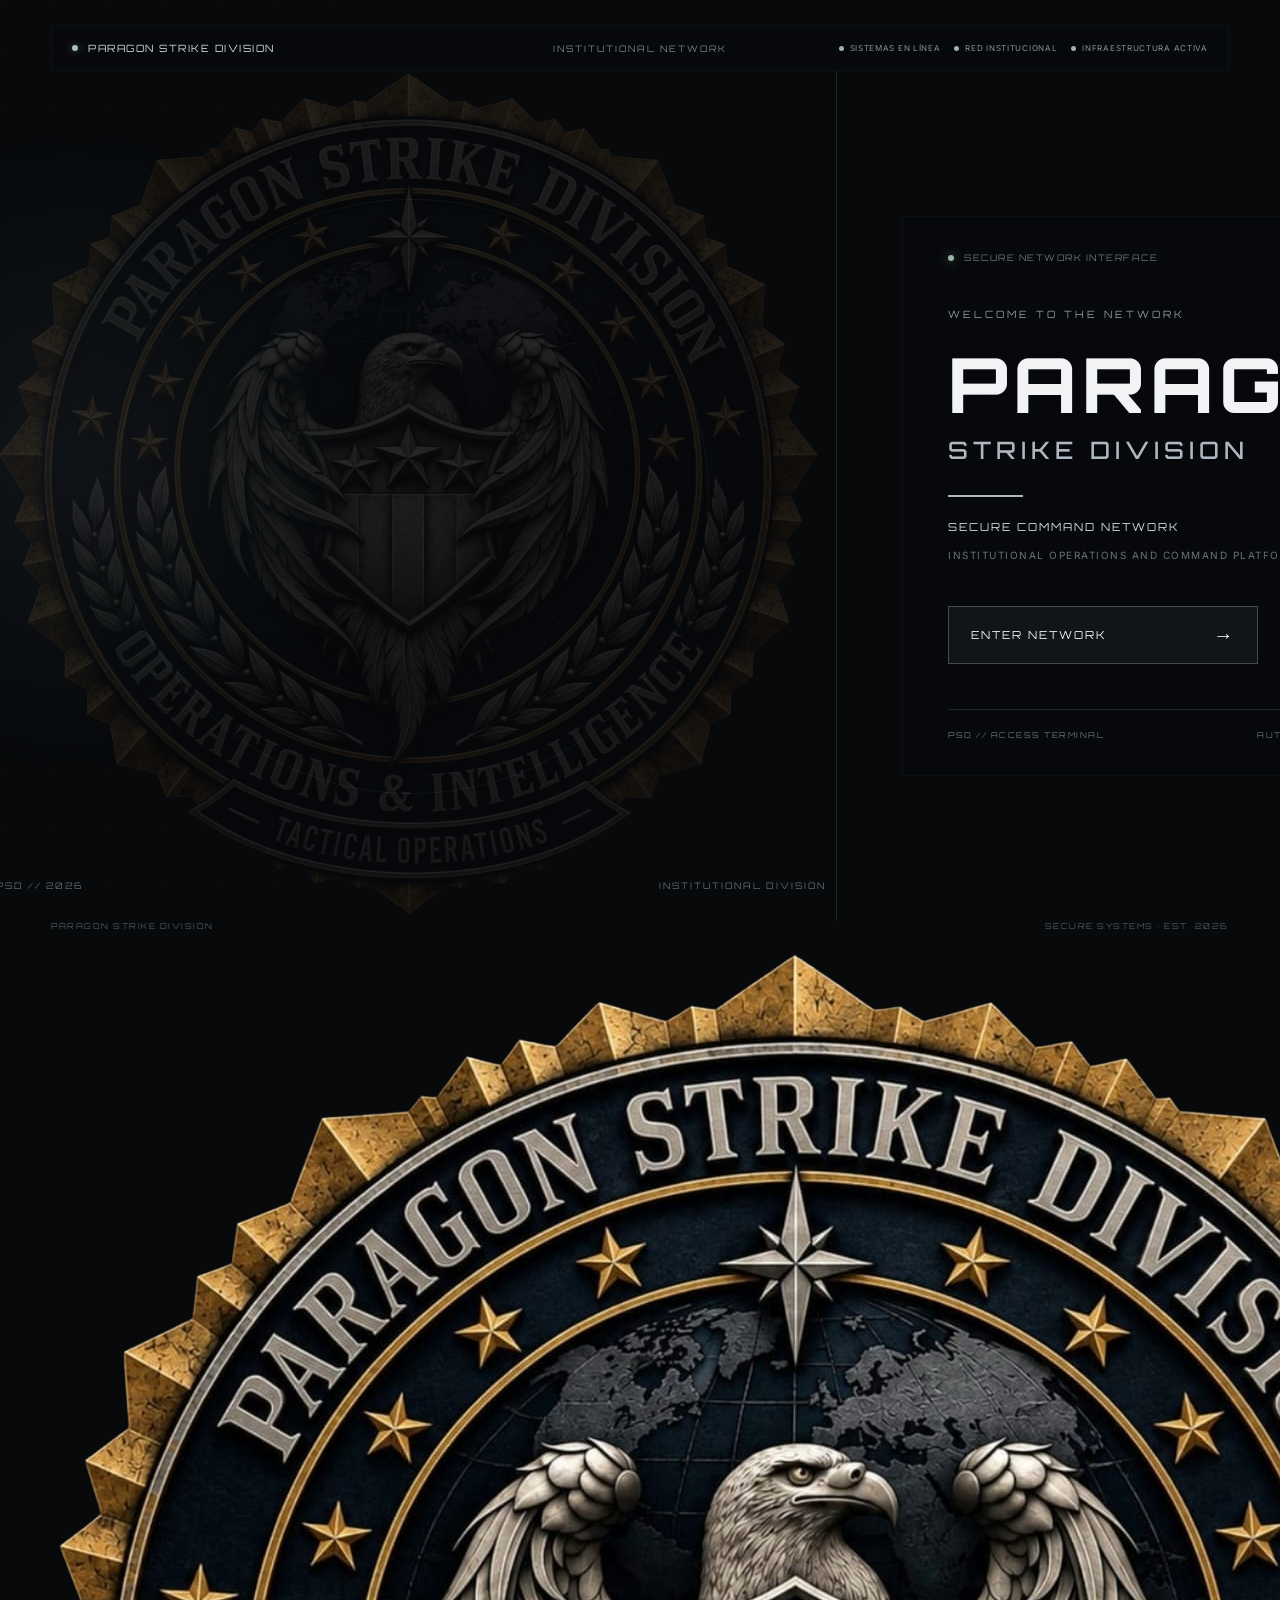
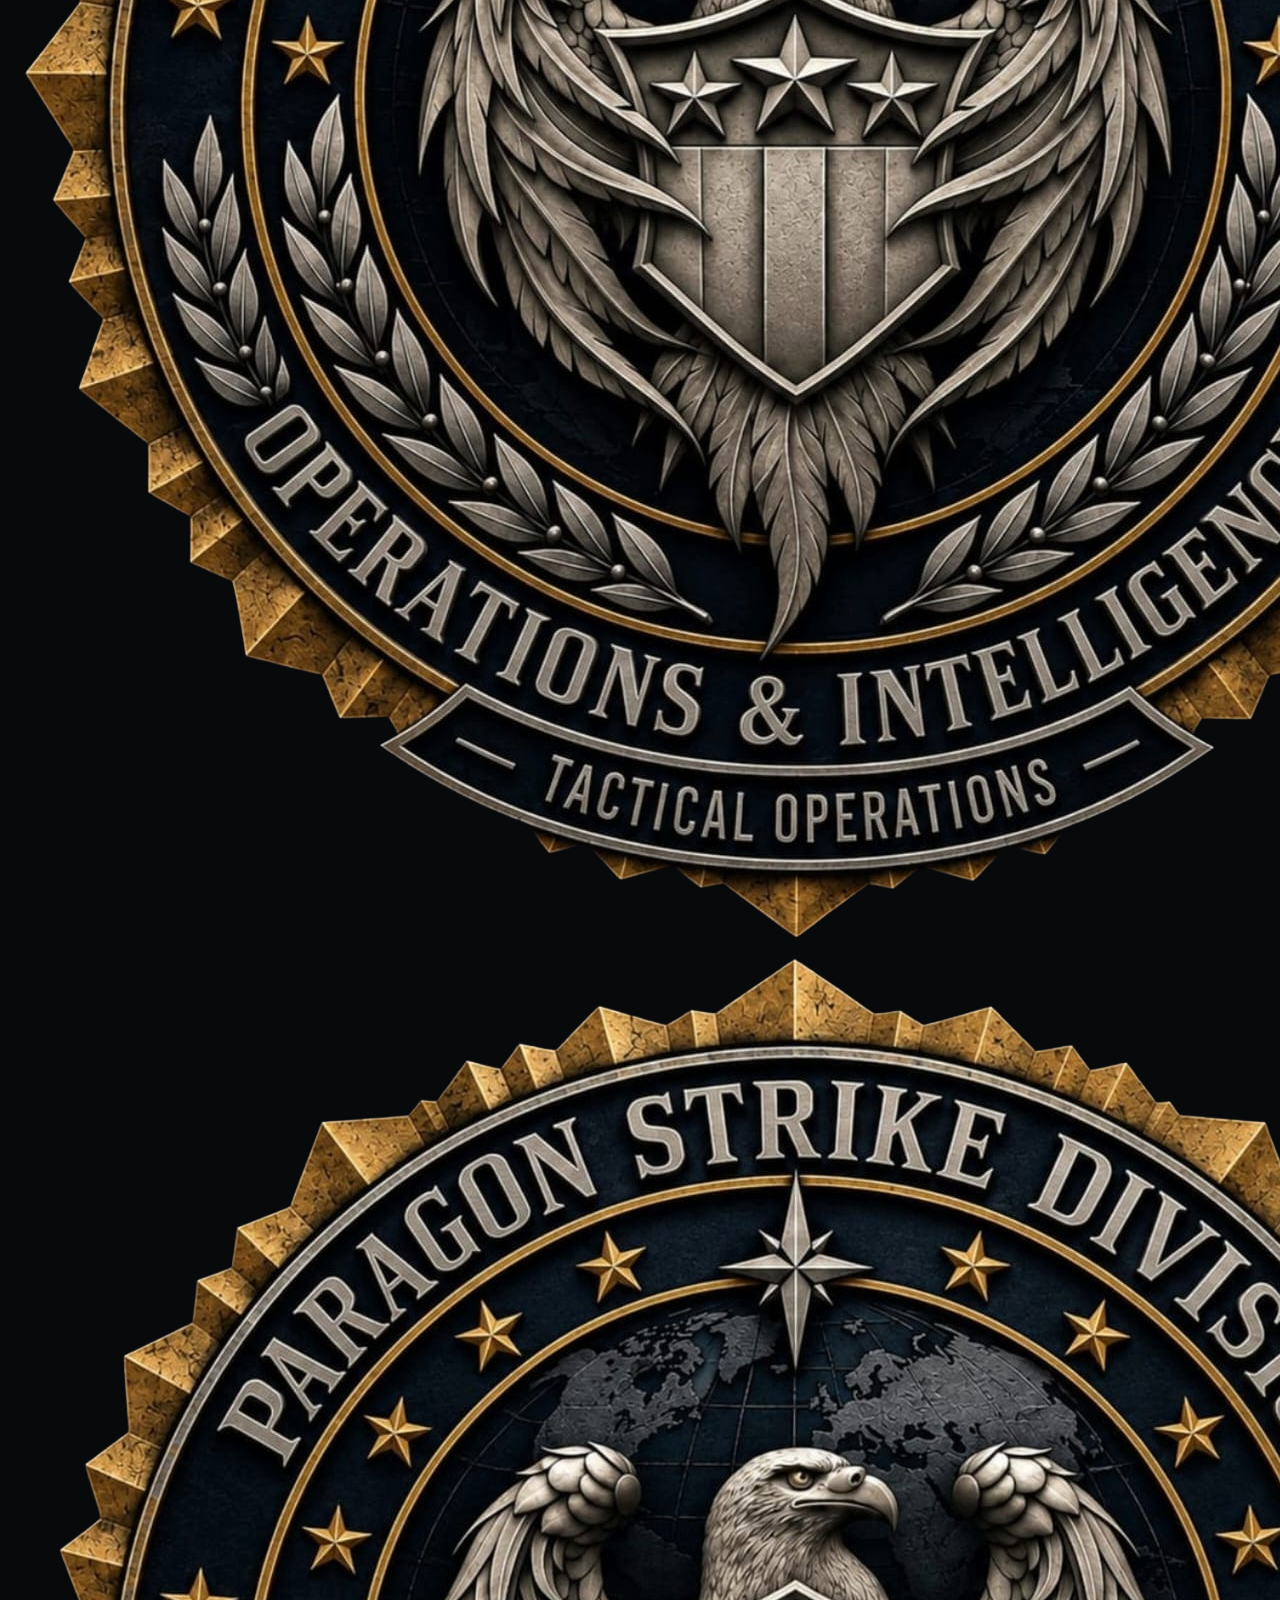
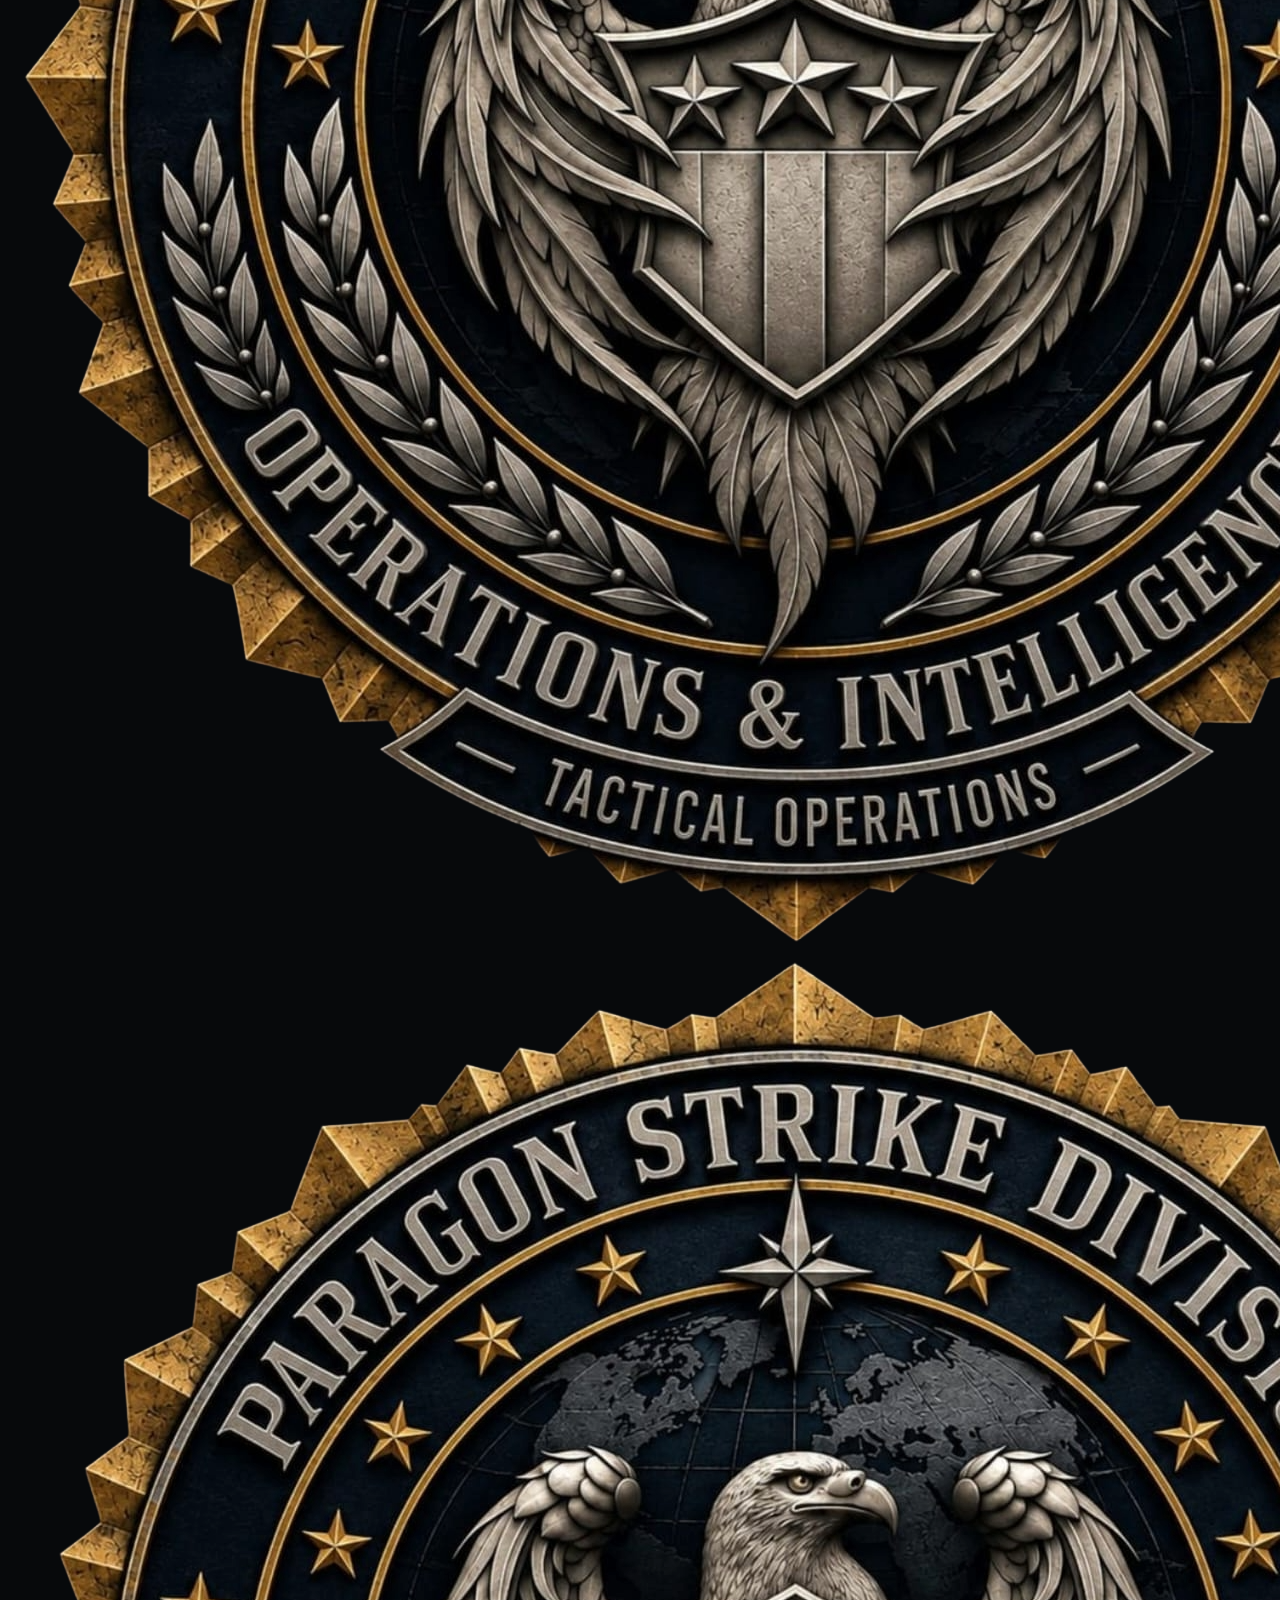
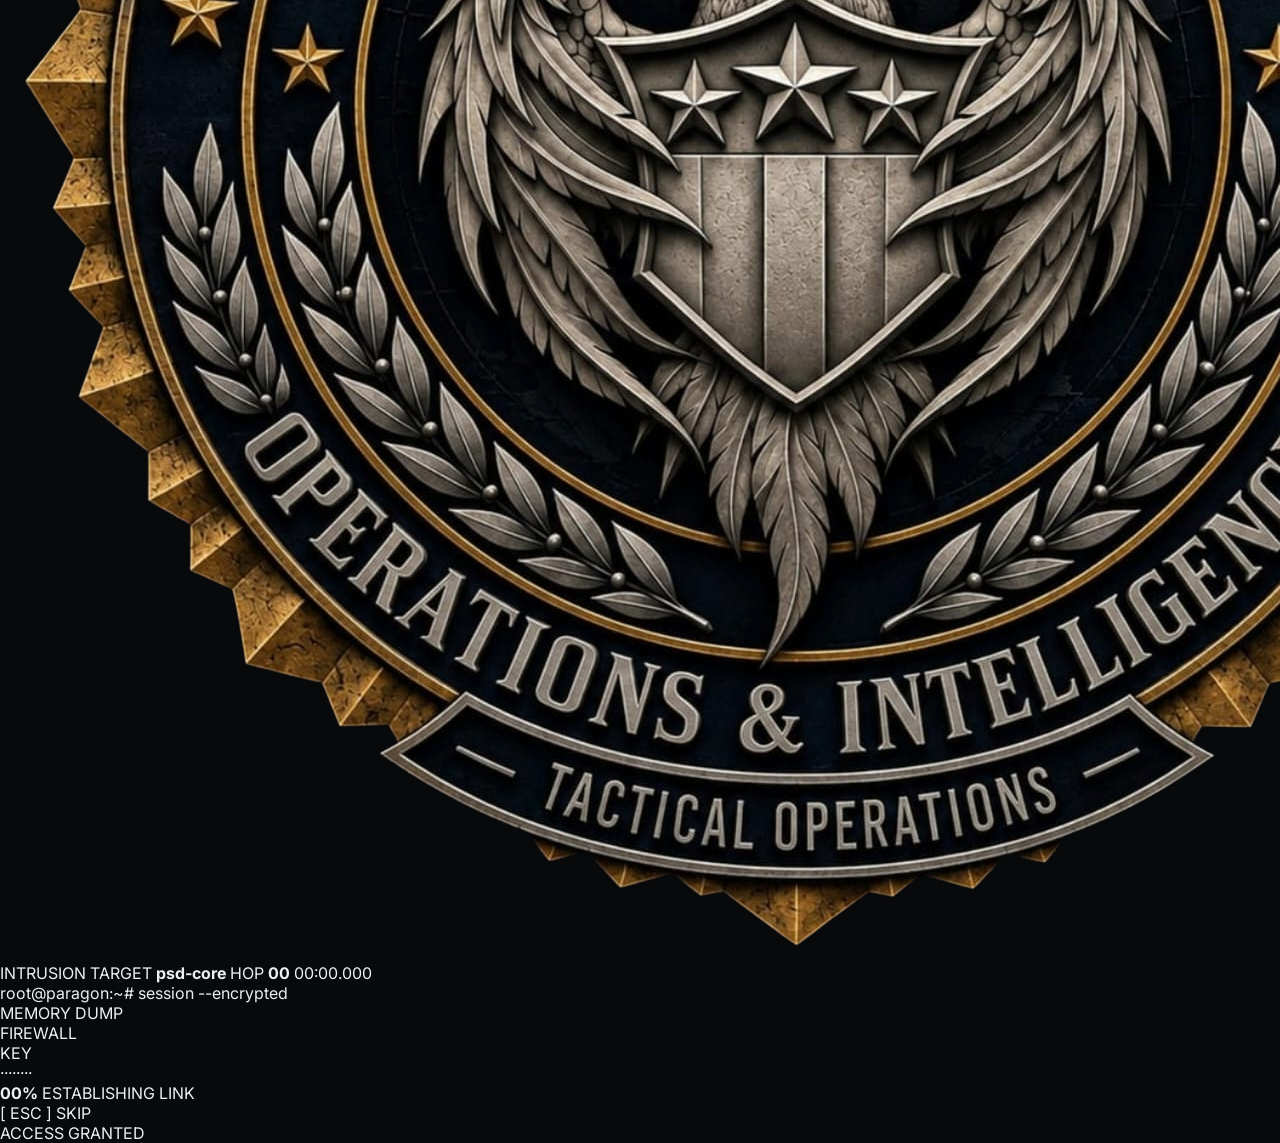
==== commit ce390beb: "Refactor system boot section in index.html" ====
--- a/index.html
+++ b/index.html
@@ -110,87 +110,89 @@
         <span>SECURE SYSTEMS · EST. 2026</span>
     </div>
 
-    <!-- PARAGON SYSTEM BOOT -->
-    <div id="systemBoot" class="pb-screen" aria-hidden="true">
+    <!-- ══ PARAGON // INTRUSION SEQUENCE ══ -->
+<div id="systemBoot" class="hk-screen" aria-hidden="true">
 
-        <div class="pb-bg" aria-hidden="true">
-            <div class="pb-grid"></div>
-            <div class="pb-diag"></div>
-            <div class="pb-vignette"></div>
-            <div class="pb-scan"></div>
-            <div class="pb-flash"></div>
-        </div>
+    <div class="hk-crt" aria-hidden="true"></div>
+    <div class="hk-roll" aria-hidden="true"></div>
+    <div class="hk-noise" aria-hidden="true"></div>
+    <div class="hk-vignette" aria-hidden="true"></div>
+    <div class="hk-flash" aria-hidden="true"></div>
 
-        <div class="pb-frame" aria-hidden="true"></div>
-        <div class="pb-frame pb-frame--inner" aria-hidden="true"></div>
+    <div class="hk-logo-wrap" aria-hidden="true">
+        <img class="hk-logo hk-logo--split hk-logo--r" src="https://paragon-group1.github.io/paragon-group1-PARAGON-STRIKE-DIVISION/assets/paragon-emblem-2026.png" alt="">
+        <img class="hk-logo hk-logo--split hk-logo--b" src="https://paragon-group1.github.io/paragon-group1-PARAGON-STRIKE-DIVISION/assets/paragon-emblem-2026.png" alt="">
+        <img class="hk-logo" src="https://paragon-group1.github.io/paragon-group1-PARAGON-STRIKE-DIVISION/assets/paragon-emblem-2026.png" alt="" decoding="async">
+    </div>
 
-        <span class="pb-slash pb-slash--tl" aria-hidden="true"></span>
-        <span class="pb-slash pb-slash--tr" aria-hidden="true"></span>
-        <span class="pb-slash pb-slash--bl" aria-hidden="true"></span>
-        <span class="pb-slash pb-slash--br" aria-hidden="true"></span>
+    <div class="hk-frame" aria-hidden="true">
+        <span class="hk-corner hk-corner--tl"></span>
+        <span class="hk-corner hk-corner--tr"></span>
+        <span class="hk-corner hk-corner--bl"></span>
+        <span class="hk-corner hk-corner--br"></span>
+    </div>
 
-        <span class="pb-rail pb-rail--left" aria-hidden="true"></span>
-        <span class="pb-rail pb-rail--right" aria-hidden="true"></span>
+    <div class="hk-stage">
 
-        <img
-            src="https://paragon-group1.github.io/paragon-group1-PARAGON-STRIKE-DIVISION/assets/paragon-emblem-2026.png"
-            class="pb-logo"
-            alt=""
-        >
+        <header class="hk-bar">
+            <span class="hk-tag">INTRUSION</span>
+            <span class="hk-meta">TARGET <b>psd-core</b></span>
+            <span class="hk-meta">HOP <b id="hkHop">00</b></span>
+            <span class="hk-meta hk-meta--end" id="hkClock">00:00.000</span>
+        </header>
 
-        <div class="pb-rain" id="pbRain" aria-hidden="true"></div>
+        <main class="hk-grid">
 
-        <div class="pb-stage">
+            <div class="hk-term">
+                <div class="hk-term__bar">root@paragon:~# session --encrypted</div>
+                <pre class="hk-log" id="hkLog" role="log" aria-live="polite"></pre>
+            </div>
 
-            <header class="pb-top">
+            <aside class="hk-side">
 
-                <div class="pb-title-wrap">
-                    <h1 class="pb-title">PARAGON <em>//</em> <span>SYSTEM BOOT</span></h1>
-                    <span class="pb-rule" aria-hidden="true"></span>
+                <div class="hk-block">
+                    <span class="hk-block__title">MEMORY DUMP</span>
+                    <pre class="hk-hex" id="hkHex"></pre>
                 </div>
 
-                <span class="pb-hazard pb-hazard--top" aria-hidden="true"></span>
-
-            </header>
-
-            <div class="pb-mid">
-                <div class="pb-log" id="pbLog" aria-live="polite"></div>
-            </div>
-
-            <div class="pb-bottom">
-
-                <div class="pb-core">
-
-                    <p class="pb-label">SYSTEM BOOT</p>
-
-                    <div class="pb-bar">
-                        <span class="pb-bar__frame" aria-hidden="true"></span>
-                        <div class="pb-bar__track">
-                            <div class="pb-bar__fill" id="pbBar"></div>
-                        </div>
-                    </div>
-
-                    <p class="pb-status">
-                        <strong id="pbPct">01%</strong>
-                        <span class="pb-status__sep">—</span>
-                        <span id="pbStatus">INITIALIZING SYSTEM</span>
-                    </p>
-
+                <div class="hk-block">
+                    <span class="hk-block__title">FIREWALL</span>
+                    <div class="hk-meter"><i id="hkFw1"></i></div>
+                    <div class="hk-meter"><i id="hkFw2"></i></div>
+                    <div class="hk-meter"><i id="hkFw3"></i></div>
                 </div>
 
-                <div class="pb-strip" aria-hidden="true"></div>
+                <div class="hk-block">
+                    <span class="hk-block__title">KEY</span>
+                    <p class="hk-key" id="hkKey">········</p>
+                </div>
 
-                <footer class="pb-foot">
-                    <span class="pb-hazard pb-hazard--bottom" aria-hidden="true"></span>
-                    <span class="pb-dash" aria-hidden="true"></span>
-                </footer>
+            </aside>
 
+        </main>
+
+        <footer class="hk-foot">
+            <div class="hk-prog">
+                <div class="hk-prog__track">
+                    <div
+                        class="hk-prog__fill"
+                        id="hkBar"
+                        role="progressbar"
+                        aria-valuemin="0"
+                        aria-valuemax="100"
+                        aria-valuenow="0"
+                    ></div>
+                </div>
+                <div class="hk-prog__meta">
+                    <strong id="hkPct">00%</strong>
+                    <span id="hkStatus">ESTABLISHING LINK</span>
+                </div>
             </div>
+            <span class="hk-hint">[ ESC ] SKIP</span>
+        </footer>
 
-        </div>
     </div>
 
-    <script src="js/script.js"></script>
+    <div class="hk-stamp" id="hkStamp" aria-hidden="true">ACCESS GRANTED</div>
 
-</body>
-</html>
+</div>
--- a/css/style.css
+++ b/css/style.css
@@ -8,6 +8,13 @@
     --gray: #69737b;
     --line: rgba(190, 200, 208, 0.15);
 }
+
+* {
+    margin: 0;
+    padding: 0;
+    box-sizing: border-box;
+}
+
 body {
     min-height: 100vh;
     background: var(--black);
@@ -16,11 +23,9 @@
     -webkit-font-smoothing: antialiased;
 }
 
-* {
-    margin: 0;
-    padding: 0;
-    box-sizing: border-box;
-}
+/* =================================
+   ACCESS PAGE
+================================= */
 
 body.access-page {
     min-height: 100vh;
@@ -258,58 +263,6 @@
     z-index: 1;
 }
 
-@media (max-width: 850px) {
-    .access-container {
-        grid-template-columns: 1fr;
-        padding: 30px 0;
-    }
-
-    .emblem-section {
-        min-height: 300px;
-        border-right: none;
-        border-bottom: 1px solid var(--line);
-    }
-
-    .emblem-frame {
-        width: min(850px, 100%);
-        height: auto;
-        aspect-ratio: 1;
-    }
-
-    .emblem-caption {
-        bottom: 12px;
-    }
-
-    .terminal-section {
-        min-height: 430px;
-        padding: 28px 24px;
-    }
-
-    .terminal-content h1 {
-        font-size: clamp(42px, 11vw, 65px);
-    }
-
-    .bottom-line {
-        font-size: 7px;
-        gap: 10px;
-    }
-}
-
-@media (max-width: 420px) {
-    .terminal-header,
-    .terminal-footer {
-        font-size: 7px;
-        letter-spacing: .8px;
-    }
-
-    .terminal-content h2 {
-        letter-spacing: 2px;
-    }
-
-    .network-name {
-        font-size: 9px;
-    }
-}
 /* =================================
    INSTITUTIONAL HEADER
 ================================= */
@@ -375,7 +328,47 @@
     background: #9db5a4;
 }
 
+/* =================================
+   RESPONSIVE — ACCESS
+================================= */
+
 @media (max-width: 850px) {
+    .access-container {
+        grid-template-columns: 1fr;
+        padding: 30px 0;
+    }
+
+    .emblem-section {
+        min-height: 300px;
+        border-right: none;
+        border-bottom: 1px solid var(--line);
+        transform: none;
+    }
+
+    .emblem-frame {
+        width: min(850px, 100%);
+        height: auto;
+        aspect-ratio: 1;
+    }
+
+    .emblem-caption {
+        bottom: 12px;
+    }
+
+    .terminal-section {
+        min-height: 430px;
+        padding: 28px 24px;
+    }
+
+    .terminal-content h1 {
+        font-size: clamp(42px, 11vw, 65px);
+    }
+
+    .bottom-line {
+        font-size: 7px;
+        gap: 10px;
+    }
+
     .institutional-header {
         grid-template-columns: 1fr;
         gap: 12px;
@@ -388,818 +381,22 @@
     }
 }
 
-/* ==========================================
-   PARAGON // SYSTEM BOOT
-========================================== */
-
-.system-boot {
-    position: fixed;
-    inset: 0;
-    z-index: 99999;
-    display: none;
-    overflow: hidden;
-    background: #050708;
-    color: #edf0f2;
-    font-family: 'Inter', sans-serif;
-}
-
-.system-boot.active {
-    display: flex;
-    align-items: center;
-    justify-content: center;
-    animation: bootFadeIn .45s ease;
-}
-
-.boot-grid {
-    position: absolute;
-    inset: 0;
-    background-image:
-        linear-gradient(rgba(255,255,255,.025) 1px, transparent 1px),
-        linear-gradient(90deg, rgba(255,255,255,.025) 1px, transparent 1px);
-    background-size: 45px 45px;
-    opacity: .5;
-}
-
-/* ==========================================
-   PARAGON // ANIMATED SYSTEM CODES
-========================================== */
-
-.boot-code-background {
-    position: absolute;
-    top: 0;
-    left: 0;
-    width: 48%;
-    height: 100%;
-
-    display: flex;
-    justify-content: space-around;
-    overflow: hidden;
-
-    pointer-events: none;
-    opacity: 0.25;
-
-    mask-image: linear-gradient(
-        to bottom,
-        transparent,
-        black 15%,
-        black 85%,
-        transparent
-    );
-
-    z-index: 1;
-}
-
-.boot-code-column {
-    position: relative;
-    width: 7%;
-    flex-shrink: 0;
-
-    color: #75a68a;
-    font-family: monospace;
-    font-size: 10px;
-    line-height: 2;
-
-    overflow-wrap: anywhere;
-    opacity: 0.55;
-
-    animation: bootCodeFall linear infinite;
-}
-
-.boot-code-column:nth-child(even) {
-    color: #b49a60;
-}
-
-@keyframes bootCodeFall {
-    from { transform: translateY(-100%); }
-    to { transform: translateY(100vh); }
-}
-
-
-.boot-interface {
-    width: min(620px, 92%);
-    max-height: 82vh;
-    overflow-y: auto;
-
-    position: absolute;
-    top: 59%;
-    left: 50%;
-    transform: translate(-50%, -50%);
-
-    z-index: 2;
-    padding: 28px;
-
-    background: transparent;
-    border: none;
-    box-shadow: none;
-    backdrop-filter: none;
-}
-
-.boot-header,
-.boot-footer {
-    display: flex;
-    justify-content: space-between;
-    align-items: center;
-    gap: 12px;
-    color: #89969b;
-    font: 9px 'Orbitron', sans-serif;
-    letter-spacing: 1.5px;
-}
-
-.boot-brand {
-    display: flex;
-    align-items: center;
-    gap: 9px;
-}
-
-.boot-indicator {
-    width: 7px;
-    height: 7px;
-    background: #bba064;
-    border-radius: 50%;
-    box-shadow: 0 0 12px #bba064;
-    animation: bootPulse 1.2s infinite;
-}
-
-.boot-reference {
-    color: #59636b;
-}
-
-
-.boot-main {
-    padding: 25px 0;
-    text-align: center;
-    width: 100%;
-    max-width: 520px;
-    margin: 0 auto;
-}
-
-
-.boot-emblem {
-    width: 75px;
-    height: 75px;
-    display: grid;
-    place-items: center;
-    margin: 0 auto 22px;
-    border: 1px solid rgba(190, 160, 95, .55);
-    color: #c6a45d;
-    font: 700 43px 'Orbitron', sans-serif;
-    box-shadow: 0 0 30px rgba(198,164,93,.08);
-}
-
-.boot-eyebrow {
-    color: #9b9fa0;
-    font: 9px 'Orbitron', sans-serif;
-    letter-spacing: 3px;
-}
-
-.boot-main h1 {
-    margin-top: 12px;
-    font: 800 clamp(35px, 7vw, 55px) 'Orbitron', sans-serif;
-    letter-spacing: 5px;
-}
-
-.boot-main h2 {
-    margin-top: 7px;
-    color: #aeb7bf;
-    font: 500 clamp(13px, 3vw, 18px) 'Orbitron', sans-serif;
-    letter-spacing: 4px;
-}
-
-.boot-divider {
-    width: 65px;
-    height: 1px;
-    margin: 25px auto;
-    background: #b99c60;
-}
-
-.boot-progress-heading {
-    display: flex;
-    justify-content: space-between;
-    margin-bottom: 12px;
-    color: #aeb7bf;
-    font: 10px 'Orbitron', sans-serif;
-    letter-spacing: 1.5px;
-}
-
-.boot-progress-heading strong {
-    color: #d1b16b;
-    font-size: 15px;
-}
-
-.boot-progress-track {
-    width: 100%;
-    height: 7px;
-    background: #20292a;
-    overflow: hidden;
-}
-
-.boot-progress-bar {
-    width: 1%;
-    height: 100%;
-    background: linear-gradient(90deg, #7d6941, #d4b36a);
-    box-shadow: 0 0 15px rgba(212,179,106,.45);
-    transition: width .08s linear;
-}
-
-.boot-status {
-    margin-top: 15px;
-    min-height: 16px;
-    color: #91aa98;
-    font: 10px 'Orbitron', sans-serif;
-    letter-spacing: 1.5px;
-}
-
-.boot-diagnostics {
-    margin-top: 25px;
-    padding: 15px;
-    background: rgba(255,255,255,.025);
-    border: 1px solid rgba(255,255,255,.07);
-}
-
-.diagnostic-row {
-    display: flex;
-    justify-content: space-between;
-    gap: 10px;
-    padding: 9px 0;
-    border-bottom: 1px solid rgba(255,255,255,.06);
-    color: #8d999f;
-    font: 9px 'Orbitron', sans-serif;
-    letter-spacing: 1px;
-}
-
-.diagnostic-row:last-child {
-    border-bottom: none;
-}
-
-.diagnostic-row strong {
-    color: #b69b61;
-    font-size: 9px;
-}
-
-.diagnostic-row strong.verified {
-    color: #8fb79b;
-}
-
-.boot-terminal {
-    margin-top: 22px;
-    padding: 13px;
-    text-align: left;
-    background: rgba(0,0,0,.35);
-    border: 1px solid rgba(255,255,255,.07);
-}
-
-.boot-terminal-heading {
-    display: flex;
-    justify-content: space-between;
-    padding-bottom: 9px;
-    margin-bottom: 8px;
-    border-bottom: 1px solid rgba(255,255,255,.08);
-    color: #b69b61;
-    font: 8px 'Orbitron', sans-serif;
-    letter-spacing: 1px;
-}
-
-.boot-log {
-    height: 75px;
-    overflow: hidden;
-    color: #83a18c;
-    font: 9px/1.8 monospace;
-}
-
-.boot-log p {
-    overflow-wrap: anywhere;
-}
-
-.boot-footer {
-    padding-top: 17px;
-    border-top: 1px solid rgba(255,255,255,.1);
-    font-size: 8px;
-}
-
-@keyframes bootPulse {
-    50% { opacity: .3; }
-}
-
-@keyframes bootFadeIn {
-    from { opacity: 0; }
-    to { opacity: 1; }
-}
-
-@media (max-width: 500px) {
-    .boot-interface {
-        padding: 20px 16px;
-    }
-
-    .boot-header,
-    .boot-footer {
+@media (max-width: 420px) {
+    .terminal-header,
+    .terminal-footer {
         font-size: 7px;
-        letter-spacing: .7px;
-    }
-
-    .boot-main {
-        padding: 25px 0;
-    }
-
-    .diagnostic-row {
-        font-size: 8px;
-    }
-}
-/* ==========================================
-   PARAGON // SYSTEM BOOT WATERMARK
-========================================== */
-
-.boot-watermark {
-    position: absolute;
-    width: 850px;
-    height: 850px;
-    max-width: 100vw;
-    max-height: 100vh;
-    object-fit: contain;
-
-    top: 50%;
-    left: 50%;
-    transform: translate(-50%, -50%);
-
-    opacity: 0.12;
-    pointer-events: none;
-    z-index: 1;
-}
-/* ==========================================
-   PARAGON // SYSTEM BOOT — TACTICAL HUD
-========================================== */
-
-.system-boot {
-    --boot-line: rgba(198, 208, 216, .22);
-    --boot-line-soft: rgba(198, 208, 216, .09);
-    --boot-gold: #e2bd63;
-    --boot-gold-deep: #c99f38;
-    --boot-green: #5ed07b;
-    --boot-white: #eef1f3;
-
-    --shell: 16px;
-    --chamfer: 58px;
-
-    position: fixed;
-    inset: 0;
-    z-index: 99999;
-    display: none;
-    overflow: hidden;
-    background: #04070a;
-    color: var(--boot-white);
-    font-family: 'Inter', sans-serif;
-}
-
-.system-boot.active {
-    display: block;
-    animation: bootFadeIn .3s ease;
-}
-
-.system-boot[aria-hidden="true"] { cursor: wait; }
-
-/* ---------- capas de fondo ---------- */
-
-.boot-layer {
-    position: absolute;
-    inset: 0;
-    pointer-events: none;
-    z-index: 0;
-}
-
-.boot-grid {
-    position: absolute;
-    inset: 0;
-    background-image:
-        linear-gradient(rgba(255,255,255,.032) 1px, transparent 1px),
-        linear-gradient(90deg, rgba(255,255,255,.032) 1px, transparent 1px);
-    background-size: 64px 64px;
-    -webkit-mask-image: radial-gradient(ellipse at center, #000 20%, transparent 82%);
-    mask-image: radial-gradient(ellipse at center, #000 20%, transparent 82%);
-}
-
-.boot-techlines {
-    position: absolute;
-    inset: 0;
-    opacity: .55;
-    background-image:
-        repeating-linear-gradient(-45deg, rgba(255,255,255,.05) 0 1px, transparent 1px 230px),
-        repeating-linear-gradient(45deg, rgba(255,255,255,.035) 0 1px, transparent 1px 360px);
-    -webkit-mask-image: radial-gradient(ellipse at center, #000 8%, transparent 74%);
-    mask-image: radial-gradient(ellipse at center, #000 8%, transparent 74%);
-}
-
-.boot-scanline {
-    position: absolute;
-    inset: 0;
-    background: repeating-linear-gradient(
-        to bottom,
-        rgba(255,255,255,.028) 0 1px,
-        transparent 1px 3px
-    );
-    mix-blend-mode: overlay;
-}
-
-.boot-vignette {
-    position: absolute;
-    inset: 0;
-    background: radial-gradient(ellipse at center, transparent 28%, rgba(0,0,0,.93) 100%);
-}
-
-.boot-flash {
-    position: absolute;
-    inset: 0;
-    background: #fff;
-    opacity: 0;
-}
-
-.system-boot.is-complete .boot-flash {
-    animation: bootFlash .6s ease forwards;
-}
-
-/* ---------- marco HUD ---------- */
-
-.hud-shell {
-    position: absolute;
-    inset: var(--shell);
-    padding: 1px;
-    background: var(--boot-line);
-    clip-path: polygon(
-        0 var(--chamfer), var(--chamfer) 0,
-        calc(100% - var(--chamfer)) 0, 100% var(--chamfer),
-        100% calc(100% - var(--chamfer)), calc(100% - var(--chamfer)) 100%,
-        var(--chamfer) 100%, 0 calc(100% - var(--chamfer))
-    );
-    -webkit-mask: linear-gradient(#000 0 0) content-box, linear-gradient(#000 0 0);
-    -webkit-mask-composite: xor;
-    mask: linear-gradient(#000 0 0) content-box, linear-gradient(#000 0 0);
-    mask-composite: exclude;
-    pointer-events: none;
-    z-index: 2;
-}
-
-.hud-corner {
-    position: absolute;
-    width: calc(var(--chamfer) * 1.42);
-    height: 1px;
-    background: rgba(255,255,255,.62);
-    box-shadow: 0 0 9px rgba(255,255,255,.3);
-    pointer-events: none;
-    z-index: 3;
-}
-
-.hud-corner--tl {
-    top: calc(var(--shell) + var(--chamfer) / 2);
-    left: calc(var(--shell) + var(--chamfer) / 2);
-    transform: translate(-50%, -50%) rotate(-45deg);
-}
-
-.hud-corner--tr {
-    top: calc(var(--shell) + var(--chamfer) / 2);
-    right: calc(var(--shell) + var(--chamfer) / 2);
-    transform: translate(50%, -50%) rotate(45deg);
-}
-
-.hud-corner--bl {
-    bottom: calc(var(--shell) + var(--chamfer) / 2);
-    left: calc(var(--shell) + var(--chamfer) / 2);
-    transform: translate(-50%, 50%) rotate(45deg);
-}
-
-.hud-corner--br {
-    bottom: calc(var(--shell) + var(--chamfer) / 2);
-    right: calc(var(--shell) + var(--chamfer) / 2);
-    transform: translate(50%, 50%) rotate(-45deg);
-}
-
-.hud-rail {
-    position: absolute;
-    top: 16%;
-    bottom: 16%;
-    width: 1px;
-    background: rgba(198, 208, 216, .13);
-    pointer-events: none;
-    z-index: 3;
-}
-
-.hud-rail--left { left: calc(var(--shell) + 16px); }
-.hud-rail--right { right: calc(var(--shell) + 16px); }
-
-.hud-rail::before {
-    content: "";
-    position: absolute;
-    inset: 0;
-    width: 5px;
-    background: repeating-linear-gradient(
-        to bottom,
-        rgba(255,255,255,.45) 0 1px,
-        transparent 1px 52px
-    );
-}
-
-.hud-rail--right::before {
-    right: 0;
-    left: auto;
-}
-
-/* ---------- marca de agua ---------- */
-
-.boot-watermark {
-    position: absolute;
-    top: 50%;
-    left: 50%;
-    transform: translate(-50%, -50%);
-    width: min(58vw, 620px);
-    height: auto;
-    max-height: 76vh;
-    object-fit: contain;
-    opacity: .13;
-    filter: grayscale(1) brightness(1.55) contrast(1.06);
-    -webkit-mask-image: radial-gradient(ellipse at center, #000 44%, transparent 78%);
-    mask-image: radial-gradient(ellipse at center, #000 44%, transparent 78%);
-    pointer-events: none;
-    z-index: 1;
-}
-
-/* ---------- escenario ---------- */
-
-.boot-stage {
-    position: absolute;
-    inset: 0;
-    z-index: 4;
-    display: flex;
-    flex-direction: column;
-    padding: calc(var(--shell) + 18px) calc(var(--shell) + 26px) calc(var(--shell) + 8px);
-}
-
-/* ---------- barra superior ---------- */
-
-.boot-topbar {
-    display: flex;
-    justify-content: space-between;
-    align-items: flex-start;
-    gap: 20px;
-}
-
-.boot-title-block {
-    flex: 1;
-    min-width: 0;
-}
-
-.boot-title {
-    font: 800 clamp(19px, 2.5vw, 33px) 'Orbitron', sans-serif;
-    letter-spacing: .15em;
-    line-height: 1;
-    color: #f4f6f7;
-    text-transform: uppercase;
-    text-shadow: 0 0 30px rgba(255,255,255,.08);
-}
-
-.boot-title em {
-    font-style: normal;
-    color: #98a2a9;
-}
-
-.boot-title span {
-    color: var(--boot-gold);
-    text-shadow: 0 0 26px rgba(226, 189, 99, .28);
-}
-
-.boot-title-rule {
-    display: block;
-    width: min(520px, 48%);
-    height: 1px;
-    margin-top: 15px;
-    background: linear-gradient(90deg, rgba(198,208,216,.5), transparent);
-    position: relative;
-}
-
-.boot-title-rule::after {
-    content: "";
-    position: absolute;
-    left: 0;
-    top: -2px;
-    width: 5px;
-    height: 5px;
-    background: rgba(198,208,216,.85);
-}
-
-.boot-hazard {
-    display: block;
-    flex-shrink: 0;
-    background: repeating-linear-gradient(
-        -45deg,
-        var(--boot-gold) 0 6px,
-        transparent 6px 13px
-    );
-    opacity: .85;
-}
-
-.boot-hazard--top {
-    width: 96px;
-    height: 26px;
-    margin-top: 2px;
-}
-
-.boot-hazard--bottom {
-    width: 96px;
-    height: 20px;
-}
-
-/* ---------- log ---------- */
-
-.boot-middle {
-    flex: 1;
-    display: flex;
-    align-items: flex-start;
-    padding-top: clamp(18px, 5.5vh, 64px);
-}
-
-.boot-logon {
-    width: min(340px, 34vw);
-    display: flex;
-    flex-direction: column;
-    gap: 2px;
-    font: 15px/1.72 ui-monospace, 'SF Mono', Menlo, Consolas, monospace;
-    letter-spacing: .055em;
-    color: #d8dee2;
-    text-shadow: 0 0 14px rgba(0,0,0,.9);
-}
-
-.boot-logon p { animation: bootLogIn .2s ease; }
-
-.boot-logon p.is-green {
-    color: var(--boot-green);
-    text-shadow: 0 0 14px rgba(94, 208, 123, .35);
-}
-
-.boot-logon p.is-dim { color: #8b959b; }
-
-/* ---------- bloque inferior ---------- */
-
-.boot-bottom {
-    display: flex;
-    flex-direction: column;
-    align-items: center;
-    gap: 16px;
-    width: 100%;
-}
-
-.boot-core {
-    width: min(660px, 100%);
-    display: flex;
-    flex-direction: column;
-    align-items: center;
-    gap: 13px;
-}
-
-.boot-core-label {
-    font: 700 clamp(15px, 2vw, 22px) 'Orbitron', sans-serif;
-    letter-spacing: .3em;
-    color: #f2f4f5;
-    text-shadow: 0 0 26px rgba(255,255,255,.14);
-}
-
-.boot-progress {
-    position: relative;
-    width: 100%;
-}
-
-.boot-progress-frame {
-    position: absolute;
-    inset: -7px;
-    padding: 1px;
-    background: rgba(198, 208, 216, .42);
-    clip-path: polygon(
-        16px 0, calc(100% - 16px) 0, 100% 50%,
-        calc(100% - 16px) 100%, 16px 100%, 0 50%
-    );
-    -webkit-mask: linear-gradient(#000 0 0) content-box, linear-gradient(#000 0 0);
-    -webkit-mask-composite: xor;
-    mask: linear-gradient(#000 0 0) content-box, linear-gradient(#000 0 0);
-    mask-composite: exclude;
-    pointer-events: none;
-}
-
-.boot-progress-track {
-    position: relative;
-    height: 26px;
-    padding: 4px;
-    background: rgba(255,255,255,.03);
-    border: 1px solid rgba(198, 208, 216, .34);
-    clip-path: polygon(
-        11px 0, calc(100% - 11px) 0, 100% 50%,
-        calc(100% - 11px) 100%, 11px 100%, 0 50%
-    );
-}
-
-.boot-progress-bar {
-    height: 100%;
-    width: 1%;
-    background: repeating-linear-gradient(
-        -45deg,
-        #f8da7c 0 7px,
-        #cd9d2c 7px 14px
-    );
-    box-shadow: 0 0 22px rgba(226, 189, 99, .6);
-    transition: width .1s linear;
-}
-
-.boot-status {
-    display: flex;
-    align-items: center;
-    gap: 10px;
-    font: 600 clamp(13px, 1.6vw, 18px) 'Orbitron', sans-serif;
-    letter-spacing: .11em;
-    color: #e8ecee;
-}
-
-.boot-status strong {
-    color: var(--boot-gold);
-    font-size: 1.3em;
-    letter-spacing: .06em;
-    text-shadow: 0 0 20px rgba(226, 189, 99, .55);
-}
-
-.boot-status-sep { color: #78828a; }
-
-.boot-bottombar {
-    width: 100%;
-    display: flex;
-    justify-content: space-between;
-    align-items: flex-end;
-}
-
-.boot-barcode {
-    width: 150px;
-    height: 18px;
-    opacity: .7;
-    background: repeating-linear-gradient(
-        90deg,
-        rgba(255,255,255,.55) 0 1px, transparent 1px 4px,
-        rgba(255,255,255,.3) 4px 6px, transparent 6px 9px,
-        rgba(255,255,255,.45) 9px 10px, transparent 10px 15px
-    );
-}
-
-/* ---------- animaciones ---------- */
-
-@keyframes bootFadeIn {
-    from { opacity: 0; }
-    to { opacity: 1; }
-}
-
-@keyframes bootLogIn {
-    from { opacity: 0; transform: translateX(-6px); }
-    to { opacity: 1; transform: none; }
-}
-
-@keyframes bootFlash {
-    0% { opacity: 0; }
-    35% { opacity: .35; }
-    100% { opacity: 0; }
-}
-
-/* ---------- responsive ---------- */
-
-@media (max-width: 820px) {
-    .system-boot {
-        --shell: 10px;
-        --chamfer: 34px;
-    }
-
-    .boot-stage {
-        padding: calc(var(--shell) + 14px) calc(var(--shell) + 14px) calc(var(--shell) + 6px);
-    }
-
-    .boot-title {
-        letter-spacing: .1em;
-    }
-
-    .boot-title-rule { width: 70%; }
-
-    .boot-hazard--top { width: 62px; height: 18px; }
-    .boot-hazard--bottom { width: 62px; height: 15px; }
-
-    .hud-rail { display: none; }
-
-    .boot-logon {
-        width: 100%;
-        font-size: 11.5px;
-        line-height: 1.75;
-    }
-
-    .boot-middle { padding-top: 4vh; }
-
-    .boot-watermark { width: 92vw; opacity: .09; }
-
-    .boot-progress-track { height: 22px; }
-
-    .boot-barcode { width: 96px; height: 15px; }
-}
-
-@media (prefers-reduced-motion: reduce) {
-    .boot-logon p,
-    .system-boot.active { animation: none; }
-}
+        letter-spacing: .8px;
+    }
+
+    .terminal-content h2 {
+        letter-spacing: 2px;
+    }
+
+    .network-name {
+        font-size: 9px;
+    }
+}
+
 /* ==========================================
    PARAGON // COMMAND PAGE
 ========================================== */
@@ -1211,6 +408,19 @@
     justify-content: center;
     padding: 30px 0;
     overflow-x: hidden;
+}
+
+.command-watermark {
+    position: fixed;
+    top: 50%;
+    left: 50%;
+    transform: translate(-50%, -50%);
+    width: min(70vw, 720px);
+    height: auto;
+    opacity: .055;
+    filter: grayscale(1) brightness(1.6);
+    pointer-events: none;
+    z-index: 0;
 }
 
 #paragon-command {
@@ -1241,6 +451,14 @@
     align-items: center;
     gap: 9px;
     color: #d4dbe0;
+}
+
+.command-brand__mark {
+    width: 18px;
+    height: 18px;
+    object-fit: contain;
+    opacity: .85;
+    filter: grayscale(1) brightness(1.7);
 }
 
 #command-header p {
@@ -1294,6 +512,39 @@
     color: #505a62;
 }
 
+/* marco HUD de la plataforma */
+
+.hud-frame {
+    position: fixed;
+    inset: 16px;
+    z-index: 1;
+    pointer-events: none;
+}
+
+.hud-corner {
+    position: absolute;
+    width: 34px;
+    height: 34px;
+    border: 1px solid rgba(201, 168, 98, .45);
+}
+
+.hud-corner--tl { top: 0; left: 0; border-right: 0; border-bottom: 0; }
+.hud-corner--tr { top: 0; right: 0; border-left: 0; border-bottom: 0; }
+.hud-corner--bl { bottom: 0; left: 0; border-right: 0; border-top: 0; }
+.hud-corner--br { bottom: 0; right: 0; border-left: 0; border-top: 0; }
+
+.hud-hazard {
+    position: absolute;
+    left: 50px;
+    right: 50px;
+    height: 4px;
+    opacity: .35;
+    background: repeating-linear-gradient(45deg, #d1b16b 0 7px, transparent 7px 14px);
+}
+
+.hud-hazard--top { top: -2px; }
+.hud-hazard--bottom { bottom: -2px; }
+
 @media (max-width: 620px) {
     #command-header {
         flex-direction: column;
@@ -1302,4 +553,365 @@
     }
 
     #command-content { padding: 16px; }
-}
+
+    .hud-frame { inset: 8px; }
+    .hud-corner { width: 22px; height: 22px; }
+    .hud-hazard { left: 26px; right: 26px; }
+}
+
+/* ==========================================================
+   PARAGON // SYSTEM BOOT — v2 (auto-contenido)
+========================================================== */
+
+#systemBoot.pb-screen{
+    --pb-line: rgba(206,215,222,.32);
+    --pb-gold:#f2c34c;
+    --pb-gold-2:#c4971f;
+    --pb-green:#4fe06f;
+    --pb-chamfer:56px;
+
+    position: fixed !important;
+    inset: 0 !important;
+    z-index: 2147483000 !important;
+    display: none;
+    overflow: hidden !important;
+    margin: 0 !important;
+    padding: 0 !important;
+    border: 0 !important;
+    box-shadow: none !important;
+    transform: none !important;
+    backdrop-filter: none !important;
+    background: #05080a !important;
+    color: #eef2f4;
+    font-family:'Inter',sans-serif;
+}
+
+#systemBoot.pb-screen *{ box-sizing: border-box; }
+
+#systemBoot.pb-screen.is-on{
+    display: block !important;
+    animation: pbIn .26s ease both;
+}
+
+#systemBoot.pb-screen.is-done{ cursor: progress; }
+
+/* ---------- fondo ---------- */
+
+#systemBoot .pb-bg{
+    position:absolute; inset:0; z-index:0; pointer-events:none;
+}
+
+#systemBoot .pb-grid{
+    position:absolute; inset:0;
+    background-image:
+        linear-gradient(rgba(255,255,255,.05) 1px, transparent 1px),
+        linear-gradient(90deg, rgba(255,255,255,.05) 1px, transparent 1px);
+    background-size: 66px 66px;
+    -webkit-mask-image: radial-gradient(ellipse at center, #000 18%, transparent 84%);
+    mask-image: radial-gradient(ellipse at center, #000 18%, transparent 84%);
+}
+
+#systemBoot .pb-diag{
+    position:absolute; inset:0; opacity:.6;
+    background-image:
+        repeating-linear-gradient(-45deg, rgba(255,255,255,.05) 0 1px, transparent 1px 240px),
+        repeating-linear-gradient(45deg, rgba(255,255,255,.035) 0 1px, transparent 1px 370px);
+    -webkit-mask-image: radial-gradient(ellipse at center, #000 5%, transparent 76%);
+    mask-image: radial-gradient(ellipse at center, #000 5%, transparent 76%);
+}
+
+#systemBoot .pb-scan{
+    position:absolute; inset:0;
+    background: repeating-linear-gradient(to bottom, rgba(255,255,255,.03) 0 1px, transparent 1px 3px);
+    mix-blend-mode: overlay;
+}
+
+#systemBoot .pb-vignette{
+    position:absolute; inset:0;
+    background: radial-gradient(ellipse at center, transparent 26%, rgba(0,0,0,.94) 100%);
+}
+
+#systemBoot .pb-flash{
+    position:absolute; inset:0; background:#fff; opacity:0;
+}
+
+#systemBoot.is-done .pb-flash{ animation: pbFlash .6s ease forwards; }
+
+/* ---------- marco doble ---------- */
+
+#systemBoot .pb-frame{
+    position:absolute; inset:14px; z-index:6; pointer-events:none;
+    padding:1px;
+    background: var(--pb-line);
+    clip-path: polygon(
+        0 var(--pb-chamfer), var(--pb-chamfer) 0,
+        calc(100% - var(--pb-chamfer)) 0, 100% var(--pb-chamfer),
+        100% calc(100% - var(--pb-chamfer)), calc(100% - var(--pb-chamfer)) 100%,
+        var(--pb-chamfer) 100%, 0 calc(100% - var(--pb-chamfer))
+    );
+    -webkit-mask: linear-gradient(#000 0 0) content-box, linear-gradient(#000 0 0);
+    -webkit-mask-composite: xor;
+    mask: linear-gradient(#000 0 0) content-box, linear-gradient(#000 0 0);
+    mask-composite: exclude;
+}
+
+#systemBoot .pb-frame--inner{
+    inset: 22px;
+    background: rgba(206,215,222,.15);
+    --pb-chamfer: 50px;
+}
+
+#systemBoot .pb-slash{
+    position:absolute; z-index:7; pointer-events:none;
+    height:1px; width: calc(var(--pb-chamfer) * 1.5);
+    background: rgba(255,255,255,.75);
+    box-shadow: 0 0 12px rgba(255,255,255,.4);
+}
+
+#systemBoot .pb-slash--tl{ top: calc(14px + var(--pb-chamfer)/2); left: calc(14px + var(--pb-chamfer)/2); transform: translate(-50%,-50%) rotate(-45deg); }
+#systemBoot .pb-slash--tr{ top: calc(14px + var(--pb-chamfer)/2); right: calc(14px + var(--pb-chamfer)/2); transform: translate(50%,-50%) rotate(45deg); }
+#systemBoot .pb-slash--bl{ bottom: calc(14px + var(--pb-chamfer)/2); left: calc(14px + var(--pb-chamfer)/2); transform: translate(-50%,50%) rotate(45deg); }
+#systemBoot .pb-slash--br{ bottom: calc(14px + var(--pb-chamfer)/2); right: calc(14px + var(--pb-chamfer)/2); transform: translate(50%,50%) rotate(-45deg); }
+
+/* ---------- reglas laterales ---------- */
+
+#systemBoot .pb-rail{
+    position:absolute; top:15%; bottom:15%; width:1px; z-index:6;
+    background: rgba(206,215,222,.14); pointer-events:none;
+}
+#systemBoot .pb-rail--left{ left:30px; }
+#systemBoot .pb-rail--right{ right:30px; }
+
+#systemBoot .pb-rail::before{
+    content:""; position:absolute; inset:0; width:6px;
+    background: repeating-linear-gradient(to bottom, rgba(255,255,255,.5) 0 1px, transparent 1px 54px);
+}
+#systemBoot .pb-rail--right::before{ right:0; left:auto; }
+
+/* ---------- LOGO ---------- */
+
+#systemBoot .pb-logo{
+    position:absolute !important;
+    top:50% !important;
+    left:50% !important;
+    transform: translate(-50%,-50%) !important;
+    width: min(56vw, 660px) !important;
+    height: auto !important;
+    max-height: 78vh !important;
+    object-fit: contain;
+    opacity: .22 !important;
+    z-index: 2 !important;
+    pointer-events: none;
+    filter: grayscale(1) brightness(1.7) contrast(1.05);
+    -webkit-mask-image: radial-gradient(ellipse at center, #000 52%, transparent 84%);
+    mask-image: radial-gradient(ellipse at center, #000 52%, transparent 84%);
+}
+
+/* ---------- lluvia de códigos (derecha) ---------- */
+
+#systemBoot .pb-rain{
+    position:absolute; top:0; right:0; width: 22%;
+    height:100%; z-index:2; pointer-events:none;
+    display:flex; justify-content: space-around;
+    overflow:hidden; opacity:.42;
+    -webkit-mask-image: linear-gradient(to bottom, transparent, #000 18%, #000 82%, transparent);
+    mask-image: linear-gradient(to bottom, transparent, #000 18%, #000 82%, transparent);
+}
+
+#systemBoot .pb-rain span{
+    width: 6%; flex-shrink:0;
+    color: #5fd47f;
+    font: 10px/1.9 ui-monospace, monospace;
+    overflow-wrap: anywhere;
+    animation: pbFall linear infinite;
+}
+
+#systemBoot .pb-rain span:nth-child(even){ color: var(--pb-gold); }
+
+/* ---------- escenario ---------- */
+
+#systemBoot .pb-stage{
+    position:absolute; inset:0; z-index:5;
+    display:flex; flex-direction:column;
+    padding: 34px 44px 26px;
+}
+
+/* ---------- título ---------- */
+
+#systemBoot .pb-top{
+    display:flex; justify-content:space-between; align-items:flex-start; gap:22px;
+}
+
+#systemBoot .pb-title-wrap{ flex:1; min-width:0; }
+
+#systemBoot .pb-title{
+    margin:0;
+    font: 800 clamp(20px, 2.6vw, 34px)/1 'Orbitron', sans-serif;
+    letter-spacing:.14em; text-transform:uppercase;
+    color:#f7f9fa;
+    text-shadow: 0 0 34px rgba(255,255,255,.1);
+    white-space: nowrap;
+    overflow: hidden;
+    text-overflow: ellipsis;
+}
+
+#systemBoot .pb-title em{ font-style:normal; color:#9aa5ac; }
+
+#systemBoot .pb-title span{
+    color: var(--pb-gold);
+    text-shadow: 0 0 28px rgba(242,195,76,.32);
+}
+
+#systemBoot .pb-rule{
+    position:relative; display:block; height:1px;
+    width: min(560px, 52%); margin-top:16px;
+    background: linear-gradient(90deg, rgba(206,215,222,.55), rgba(206,215,222,.05));
+}
+
+#systemBoot .pb-rule::before,
+#systemBoot .pb-rule::after{
+    content:""; position:absolute; top:-2px;
+    width:5px; height:5px; background: rgba(206,215,222,.9);
+}
+#systemBoot .pb-rule::before{ left:0; }
+#systemBoot .pb-rule::after{ right:0; background: rgba(206,215,222,.45); }
+
+/* ---------- franjas peligro ---------- */
+
+#systemBoot .pb-hazard{
+    display:block; flex-shrink:0; opacity:.9;
+    background: repeating-linear-gradient(-45deg, var(--pb-gold) 0 6px, transparent 6px 13px);
+}
+#systemBoot .pb-hazard--top{ width:100px; height:26px; margin-top:3px; }
+#systemBoot .pb-hazard--bottom{ width:100px; height:20px; }
+
+/* ---------- log ---------- */
+
+#systemBoot .pb-mid{
+    flex:1; display:flex; align-items:flex-start;
+    padding-top: clamp(16px, 5vh, 58px);
+}
+
+#systemBoot .pb-log{
+    width: min(360px, 36vw);
+    display:flex; flex-direction:column; gap:2px;
+    font: 16px/1.75 ui-monospace, 'SF Mono', Menlo, Consolas, monospace;
+    letter-spacing:.05em;
+    color:#dbe1e5;
+    text-shadow: 0 0 16px rgba(0,0,0,.95);
+}
+
+#systemBoot .pb-log p{ margin:0; animation: pbLogIn .2s ease both; }
+#systemBoot .pb-log p.g{ color: var(--pb-green); text-shadow: 0 0 16px rgba(79,224,111,.4); }
+#systemBoot .pb-log p.d{ color:#8d979e; }
+
+/* ---------- bloque inferior ---------- */
+
+#systemBoot .pb-bottom{
+    display:flex; flex-direction:column; align-items:center; gap:14px;
+    width:100%;
+}
+
+#systemBoot .pb-core{
+    width: min(680px, 100%);
+    display:flex; flex-direction:column; align-items:center; gap:13px;
+}
+
+#systemBoot .pb-label{
+    margin:0;
+    font: 700 clamp(15px, 2vw, 22px) 'Orbitron', sans-serif;
+    letter-spacing:.3em; color:#f5f7f8;
+    text-shadow: 0 0 28px rgba(255,255,255,.18);
+}
+
+#systemBoot .pb-bar{ position:relative; width:100%; }
+
+#systemBoot .pb-bar__frame{
+    position:absolute; inset:-8px; pointer-events:none;
+    padding:1px; background: rgba(206,215,222,.45);
+    clip-path: polygon(16px 0, calc(100% - 24px) 0, 100% 50%, calc(100% - 24px) 100%, 16px 100%, 0 50%);
+    -webkit-mask: linear-gradient(#000 0 0) content-box, linear-gradient(#000 0 0);
+    -webkit-mask-composite: xor;
+    mask: linear-gradient(#000 0 0) content-box, linear-gradient(#000 0 0);
+    mask-composite: exclude;
+}
+
+#systemBoot .pb-bar__track{
+    position:relative; height:28px; padding:4px;
+    background: rgba(255,255,255,.035);
+    border:1px solid rgba(206,215,222,.35);
+    clip-path: polygon(11px 0, calc(100% - 11px) 0, 100% 50%, calc(100% - 11px) 100%, 11px 100%, 0 50%);
+}
+
+#systemBoot .pb-bar__fill{
+    height:100%; width:1%;
+    background: repeating-linear-gradient(-45deg, #ffe083 0 7px, #d9a52a 7px 14px);
+    box-shadow: 0 0 24px rgba(242,195,76,.65);
+    transition: width .1s linear;
+}
+
+#systemBoot .pb-status{
+    display:flex; align-items:center; gap:10px; margin:0;
+    font: 600 clamp(13px, 1.6vw, 18px) 'Orbitron', sans-serif;
+    letter-spacing:.1em; color:#eaeef0;
+}
+
+#systemBoot .pb-status strong{
+    color: var(--pb-gold); font-size:1.35em; letter-spacing:.05em;
+    text-shadow: 0 0 22px rgba(242,195,76,.6);
+}
+
+#systemBoot .pb-status__sep{ color:#7b858d; }
+
+/* ---------- pie ---------- */
+
+#systemBoot .pb-strip{
+    width: min(520px, 70%); height:5px; opacity:.5;
+    background: repeating-linear-gradient(90deg, rgba(255,255,255,.6) 0 10px, transparent 10px 20px);
+    clip-path: polygon(0 0, 100% 0, calc(100% - 6px) 100%, 6px 100%);
+}
+
+#systemBoot .pb-foot{
+    width:100%; display:flex; justify-content:space-between; align-items:flex-end;
+}
+
+#systemBoot .pb-dash{
+    width:160px; height:8px; opacity:.7;
+    background: repeating-linear-gradient(90deg, rgba(255,255,255,.55) 0 2px, transparent 2px 7px);
+}
+
+/* ---------- animaciones ---------- */
+
+@keyframes pbIn{ from{opacity:0} to{opacity:1} }
+@keyframes pbLogIn{ from{opacity:0; transform:translateX(-7px)} to{opacity:1; transform:none} }
+@keyframes pbFlash{ 0%{opacity:0} 35%{opacity:.32} 100%{opacity:0} }
+@keyframes pbFall{ from{transform:translateY(-110%)} to{transform:translateY(110%)} }
+
+/* ---------- responsive ---------- */
+
+@media (max-width: 860px){
+    #systemBoot.pb-screen{ --pb-chamfer:34px; }
+    #systemBoot .pb-frame{ inset:10px; }
+    #systemBoot .pb-frame--inner{ inset:16px; --pb-chamfer:30px; }
+    #systemBoot .pb-slash--tl{ top: calc(10px + var(--pb-chamfer)/2); left: calc(10px + var(--pb-chamfer)/2); }
+    #systemBoot .pb-slash--tr{ top: calc(10px + var(--pb-chamfer)/2); right: calc(10px + var(--pb-chamfer)/2); }
+    #systemBoot .pb-slash--bl{ bottom: calc(10px + var(--pb-chamfer)/2); left: calc(10px + var(--pb-chamfer)/2); }
+    #systemBoot .pb-slash--br{ bottom: calc(10px + var(--pb-chamfer)/2); right: calc(10px + var(--pb-chamfer)/2); }
+    #systemBoot .pb-rail{ display:none; }
+    #systemBoot .pb-stage{ padding: 26px 20px 18px; }
+    #systemBoot .pb-rule{ width: 72%; }
+    #systemBoot .pb-hazard--top{ width:64px; height:18px; }
+    #systemBoot .pb-hazard--bottom{ width:64px; height:15px; }
+    #systemBoot .pb-log{ width:100%; font-size:11.5px; }
+    #systemBoot .pb-mid{ padding-top: 3vh; }
+    #systemBoot .pb-logo{ width: 92vw !important; opacity:.16 !important; }
+    #systemBoot .pb-rain{ width: 26%; opacity:.3; }
+    #systemBoot .pb-bar__track{ height:22px; }
+    #systemBoot .pb-dash{ width:100px; height:6px; }
+}
+
+@media (prefers-reduced-motion: reduce){
+    #systemBoot .pb-log p,
+    #systemBoot .pb-rain span,
+    #systemBoot.pb-screen.is-on{ animation:none; }
+}
